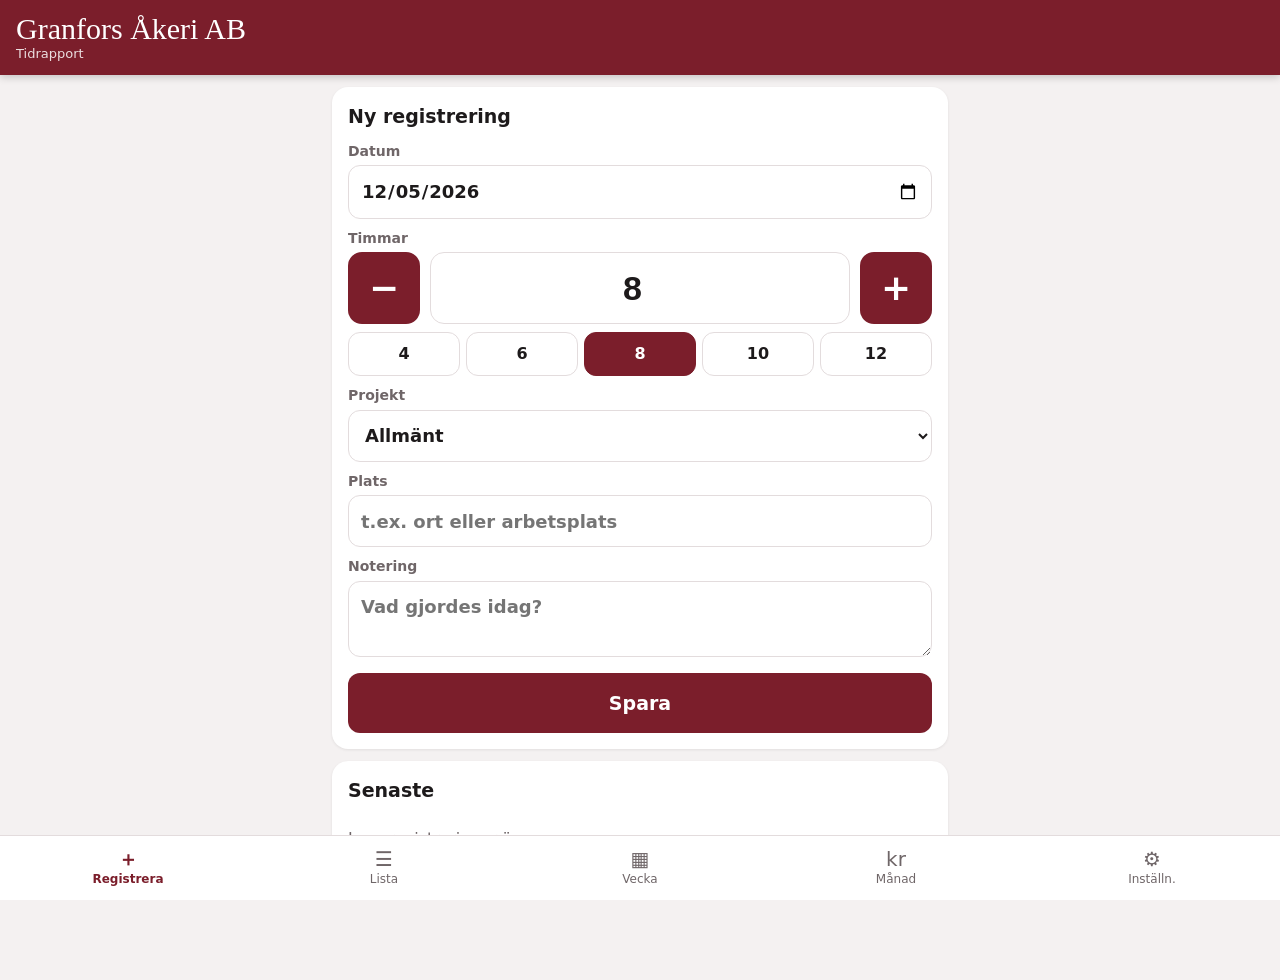
==== app/index.html @ c7874f77 "Tidrapport PWA v1.0.0: app" ====
<!doctype html>
<html lang="sv">
<head>
<meta charset="utf-8">
<meta name="viewport" content="width=device-width,initial-scale=1,viewport-fit=cover">
<meta name="theme-color" content="#7B1E2B">
<meta name="color-scheme" content="light dark">
<meta name="description" content="Enkel tidrapportering för småföretag – fungerar offline.">
<title>Tidrapport</title>
<link rel="manifest" href="manifest.json">
<link rel="icon" href="icons/icon-192.png">
<link rel="apple-touch-icon" href="icons/icon-192.png">
<link rel="stylesheet" href="style.css">
</head>
<body>
<div id="app">
  <header class="top">
    <div class="logo" id="logo">Granfors Åkeri AB</div>
    <div class="sub" id="topSub">Tidrapport</div>
  </header>

  <main>
    <!-- REGISTRERA -->
    <section id="view-reg" class="view active">
      <form id="regForm" class="card" autocomplete="off">
        <input type="hidden" id="editId">
        <h2 id="regTitle">Ny registrering</h2>
        <label>Datum
          <input type="date" id="fDate" required>
        </label>
        <div class="lbl">Timmar</div>
        <div class="hours">
          <button type="button" class="big" id="hMinus" aria-label="Minska timmar">−</button>
          <input type="number" id="fHours" inputmode="decimal" step="0.25" min="0" max="24" value="8" aria-label="Timmar">
          <button type="button" class="big" id="hPlus" aria-label="Öka timmar">+</button>
        </div>
        <div class="quick">
          <button type="button" data-h="4">4</button><button type="button" data-h="6">6</button><button type="button" data-h="8">8</button><button type="button" data-h="10">10</button><button type="button" data-h="12">12</button>
        </div>
        <label>Projekt
          <select id="fProject"></select>
        </label>
        <label>Plats
          <input type="text" id="fPlace" placeholder="t.ex. ort eller arbetsplats" list="placeList">
          <datalist id="placeList"></datalist>
        </label>
        <label>Notering
          <textarea id="fNote" rows="2" placeholder="Vad gjordes idag?"></textarea>
        </label>
        <button type="submit" class="primary" id="saveBtn">Spara</button>
        <button type="button" class="ghost hidden" id="cancelEdit">Avbryt redigering</button>
      </form>
      <div class="card">
        <h2>Senaste</h2>
        <ul class="entries" id="recentList"></ul>
      </div>
    </section>

    <!-- LISTA -->
    <section id="view-list" class="view">
      <div class="card">
        <h2>Alla registreringar</h2>
        <input type="search" id="listFilter" placeholder="Sök projekt, plats, notering…">
        <ul class="entries" id="allList"></ul>
      </div>
    </section>

    <!-- VECKA -->
    <section id="view-week" class="view">
      <div class="card">
        <div class="nav">
          <button class="big" id="wPrev" aria-label="Föregående vecka">‹</button>
          <div class="navlbl"><div id="wLabel"></div><div class="muted" id="wRange"></div></div>
          <button class="big" id="wNext" aria-label="Nästa vecka">›</button>
        </div>
        <input type="week" id="wPick" aria-label="Välj vecka">
        <div id="weekBody"></div>
        <button class="primary" id="printWeek">Veckorapport (skriv ut / PDF)</button>
      </div>
    </section>

    <!-- MÅNAD -->
    <section id="view-month" class="view">
      <div class="card">
        <div class="nav">
          <button class="big" id="mPrev" aria-label="Föregående månad">‹</button>
          <div class="navlbl"><div id="mLabel"></div></div>
          <button class="big" id="mNext" aria-label="Nästa månad">›</button>
        </div>
        <div id="monthBody"></div>
        <button class="primary" id="printMonth">Fakturaunderlag (skriv ut / PDF)</button>
      </div>
    </section>

    <!-- INSTÄLLNINGAR -->
    <section id="view-set" class="view">
      <form id="setForm" class="card">
        <h2>Inställningar</h2>
        <label>Företagsnamn <input type="text" id="sCompany"></label>
        <label>Ditt namn <input type="text" id="sName" placeholder="Visas på rapporten"></label>
        <label>Timpris (kr, valfritt) <input type="number" id="sRate" inputmode="decimal" min="0" step="1"></label>
        <label>Övertid över (h/dag) <input type="number" id="sOt" inputmode="decimal" min="0" max="24" step="0.5"></label>
        <div class="lbl">Projekt</div>
        <ul class="projects" id="projList"></ul>
        <div class="row">
          <input type="text" id="newProj" placeholder="Nytt projekt">
          <button type="button" id="addProj" class="secondary">Lägg till</button>
        </div>
        <label>Standardprojekt <select id="sDefault"></select></label>
        <button type="submit" class="primary">Spara inställningar</button>
      </form>
      <div class="card">
        <h2>Export och backup</h2>
        <button class="secondary" id="csvBtn">Exportera allt som CSV</button>
        <button class="secondary" id="backupBtn">Spara backup (JSON)</button>
        <label class="filebtn secondary">Återställ från backup
          <input type="file" id="restoreFile" accept="application/json,.json">
        </label>
        <p class="muted small">All data sparas bara i den här telefonens webbläsare. Ta backup ibland.</p>
      </div>
      <p class="muted small center" id="ver"></p>
    </section>
  </main>

  <nav class="tabs" id="tabs">
    <button data-v="reg" class="on"><span>＋</span>Registrera</button>
    <button data-v="list"><span>☰</span>Lista</button>
    <button data-v="week"><span>▦</span>Vecka</button>
    <button data-v="month"><span>kr</span>Månad</button>
    <button data-v="set"><span>⚙</span>Inställn.</button>
  </nav>
  <div id="toast" role="status" aria-live="polite"></div>
</div>

<!-- Utskriftsvy -->
<div id="print"></div>

<script src="app.js"></script>
</body>
</html>
---- app/style.css ----
@font-face{font-family:"Logo";src:url("fonts/Yellowtail-Regular.ttf") format("truetype");font-display:swap}
:root{--acc:#7B1E2B;--acc2:#9c2a3a;--bg:#f4f1f1;--card:#fff;--fg:#1d1a1b;--muted:#6f6668;--line:#e3dcdd;--in:#fff;--ok:#2e7d4f;--warn:#b5651d}
@media (prefers-color-scheme:dark){:root{--acc:#b23a4c;--acc2:#c9485b;--bg:#141112;--card:#1f1b1c;--fg:#f1ecec;--muted:#a89ea0;--line:#352e30;--in:#2a2526;--warn:#e0a060}}
*{box-sizing:border-box}
html,body{margin:0;background:var(--bg);color:var(--fg);font:16px/1.4 system-ui,-apple-system,"Segoe UI",Roboto,sans-serif;-webkit-tap-highlight-color:transparent}
.top{background:#7B1E2B;color:#fff;padding:calc(env(safe-area-inset-top) + 12px) 16px 12px;position:sticky;top:0;z-index:5;box-shadow:0 2px 8px rgba(0,0,0,.2)}
.logo{font-family:"Logo",cursive;font-size:30px;line-height:1.1}
.sub{font-size:13px;opacity:.85}
main{padding:12px 12px calc(90px + env(safe-area-inset-bottom));max-width:640px;margin:0 auto}
.view{display:none}.view.active{display:block}
.card{background:var(--card);border-radius:16px;padding:16px;margin-bottom:12px;box-shadow:0 1px 3px rgba(0,0,0,.08)}
h2{margin:0 0 12px;font-size:19px}
label,.lbl{display:block;font-size:14px;color:var(--muted);margin:10px 0 4px;font-weight:600}
label>input,label>select,label>textarea,input[type=search],input[type=week],.row input{display:block;width:100%;margin-top:4px;font:inherit;font-size:18px;color:var(--fg);background:var(--in);border:1.5px solid var(--line);border-radius:12px;padding:12px;min-height:52px}
textarea{resize:vertical}
input:focus,select:focus,textarea:focus{outline:none;border-color:var(--acc)}
button{font:inherit;cursor:pointer;border:0;border-radius:12px;min-height:52px;padding:0 16px;color:var(--fg);background:var(--in)}
.primary{display:block;width:100%;background:var(--acc);color:#fff;font-size:19px;font-weight:700;margin-top:16px;min-height:60px}
.primary:active{background:var(--acc2)}
.secondary{display:block;width:100%;background:transparent;border:1.5px solid var(--acc);color:var(--fg);font-weight:600;margin-top:10px;text-align:center}
.ghost{display:block;width:100%;background:transparent;color:var(--muted);margin-top:6px}
.hidden{display:none!important}
.hours{display:flex;gap:10px;align-items:center}
.hours input{flex:1;text-align:center;font-size:34px;font-weight:700;min-height:72px;border-radius:14px;border:1.5px solid var(--line);background:var(--in);color:var(--fg);width:0}
.big{min-width:72px;min-height:72px;font-size:36px;font-weight:700;background:var(--acc);color:#fff;border-radius:14px}
.quick{display:flex;gap:6px;margin-top:8px}.quick button{flex:1;min-height:44px;border:1.5px solid var(--line);background:transparent;font-weight:600}
.quick button.sel{background:var(--acc);color:#fff;border-color:var(--acc)}
.entries{list-style:none;margin:0;padding:0}
.entries li{display:flex;align-items:center;gap:10px;padding:12px 0;border-top:1px solid var(--line)}
.entries li:first-child{border-top:0}
.entries .h{font-size:22px;font-weight:800;min-width:56px;text-align:center;color:var(--acc)}
@media (prefers-color-scheme:dark){.entries .h{color:#e07b8a}}
.entries .info{flex:1;min-width:0}.entries .info b{display:block}
.entries .info small{display:block;color:var(--muted);white-space:nowrap;overflow:hidden;text-overflow:ellipsis}
.entries .act{display:flex;gap:6px}.entries .act button{min-width:48px;min-height:48px;padding:0;font-size:20px;background:transparent;border:1.5px solid var(--line)}
.empty{color:var(--muted);text-align:center;padding:16px 0}
.nav{display:flex;align-items:center;gap:10px}.navlbl{flex:1;text-align:center;font-weight:700;font-size:20px}.navlbl .muted{font-size:14px;font-weight:400}
.muted{color:var(--muted)}.small{font-size:13px}.center{text-align:center}
table{width:100%;border-collapse:collapse;margin-top:12px;font-size:15px}
th,td{padding:9px 6px;border-bottom:1px solid var(--line);text-align:left}
th{font-size:13px;color:var(--muted);font-weight:600}
td.n,th.n{text-align:right;font-variant-numeric:tabular-nums}
tr.tot td{font-weight:800;border-bottom:0;border-top:2px solid var(--fg)}
.ot{color:var(--warn);font-weight:700}
.kpis{display:grid;grid-template-columns:repeat(3,1fr);gap:8px;margin-top:12px}
.kpi{background:var(--in);border-radius:12px;padding:10px;text-align:center}.kpi b{display:block;font-size:22px}.kpi span{font-size:12px;color:var(--muted)}
.projects{list-style:none;padding:0;margin:0}.projects li{display:flex;align-items:center;justify-content:space-between;padding:6px 0;border-bottom:1px solid var(--line)}
.projects button{min-height:44px;min-width:44px;background:transparent;font-size:18px}
.row{display:flex;gap:8px;align-items:stretch;margin-top:8px}.row input{margin:0;flex:1}.row button{width:auto;margin:0}
.filebtn{position:relative;overflow:hidden;padding:14px;border-radius:12px;color:var(--fg)!important;font-size:16px!important}
.filebtn input{position:absolute;inset:0;opacity:0;cursor:pointer}
.tabs{position:fixed;left:0;right:0;bottom:0;display:flex;background:var(--card);border-top:1px solid var(--line);padding-bottom:env(safe-area-inset-bottom);z-index:6}
.tabs button{flex:1;background:transparent;border-radius:0;min-height:64px;padding:4px 0;font-size:12px;color:var(--muted);display:flex;flex-direction:column;align-items:center;justify-content:center;gap:2px}
.tabs button span{font-size:20px;line-height:1}
.tabs button.on{color:var(--acc);font-weight:700}
@media (prefers-color-scheme:dark){.tabs button.on{color:#e07b8a}}
#toast{position:fixed;left:50%;bottom:calc(80px + env(safe-area-inset-bottom));transform:translateX(-50%) translateY(20px);background:#222;color:#fff;padding:12px 20px;border-radius:24px;opacity:0;transition:.25s;pointer-events:none;z-index:9;font-weight:600}
#toast.show{opacity:1;transform:translateX(-50%) translateY(0)}
#print{display:none}

/* ---------- Utskrift ---------- */
@media print{
  @page{size:A4;margin:16mm}
  #app{display:none!important}
  #print{display:block!important;color:#000;background:#fff;font:11pt/1.4 system-ui,"Segoe UI",Roboto,sans-serif}
  html,body{background:#fff}
}
.rep-head{display:flex;justify-content:space-between;align-items:flex-end;border-bottom:3px solid #7B1E2B;padding-bottom:8px;margin-bottom:14px}
.rep-logo{font-family:"Logo",cursive;font-size:30pt;color:#7B1E2B;line-height:1}
.rep-meta{text-align:right;font-size:10pt;color:#444}
.rep h1{font-size:15pt;margin:0 0 4px}
.rep table{font-size:10pt;margin-top:8px}
.rep th{color:#555;border-bottom:1.5px solid #7B1E2B;-webkit-print-color-adjust:exact;print-color-adjust:exact}
.rep td,.rep th{border-color:#ccc}
.rep tr.tot td{border-top:2px solid #000}
.rep .ot{color:#a0521a}
.rep h3{font-size:11pt;margin:18px 0 0;color:#7B1E2B}
.rep-foot{margin-top:28px;display:flex;gap:40px;font-size:10pt}
.rep-foot div{flex:1;border-top:1px solid #000;padding-top:4px}
.rep-small{font-size:8.5pt;color:#777;margin-top:16px}
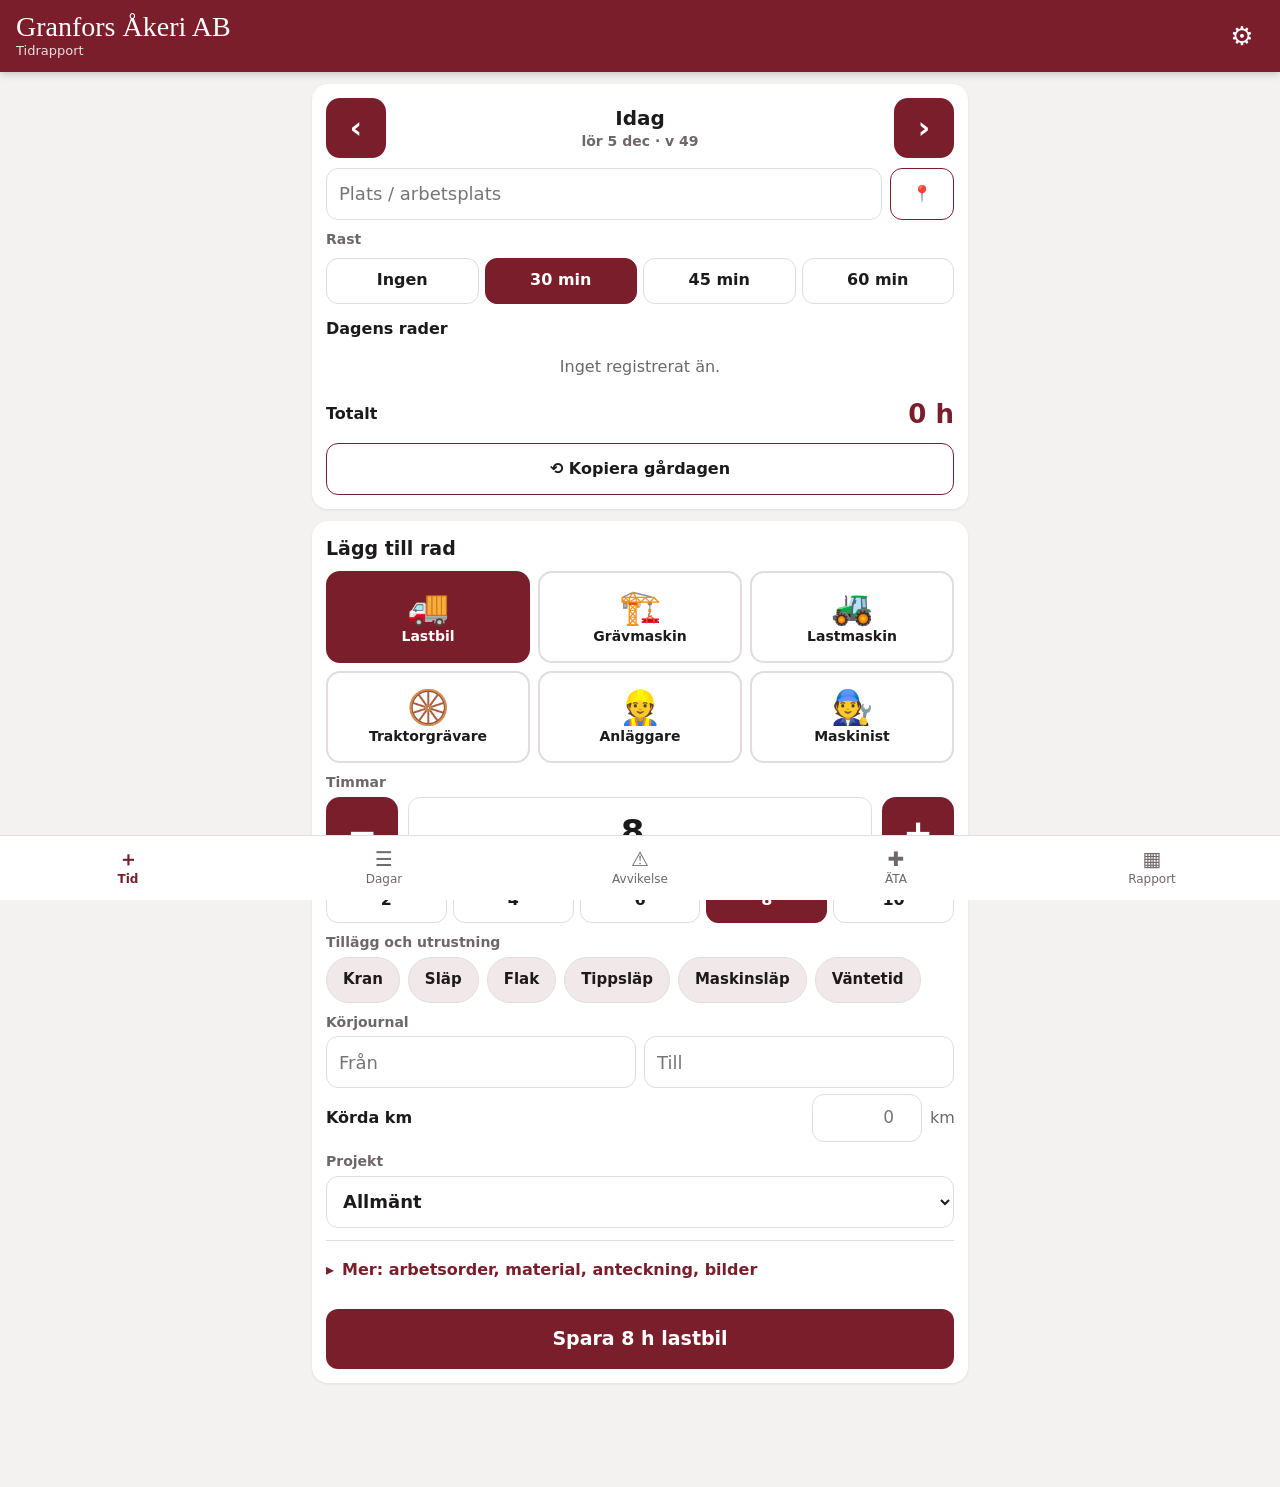
==== commit af3b19e2: "Tidrapport v2.0.0: resurser med tillägg, bilder, avvikelser, ÄTA, körjournal, material, signatur, ny" ====
--- a/app/index.html
+++ b/app/index.html
@@ -5,7 +5,7 @@
 <meta name="viewport" content="width=device-width,initial-scale=1,viewport-fit=cover">
 <meta name="theme-color" content="#7B1E2B">
 <meta name="color-scheme" content="light dark">
-<meta name="description" content="Enkel tidrapportering för småföretag – fungerar offline.">
+<meta name="description" content="Tidrapport för maskin, åkeri och anläggning – fungerar offline.">
 <title>Tidrapport</title>
 <link rel="manifest" href="manifest.json">
 <link rel="icon" href="icons/icon-192.png">
@@ -15,126 +15,41 @@
 <body>
 <div id="app">
   <header class="top">
-    <div class="logo" id="logo">Granfors Åkeri AB</div>
-    <div class="sub" id="topSub">Tidrapport</div>
+    <div class="topl"><div class="logo" id="logo">Tidrapport</div><div class="sub" id="topSub">Tidrapport</div></div>
+    <button class="gear" id="gearBtn" aria-label="Inställningar">⚙</button>
   </header>
-
   <main>
-    <!-- REGISTRERA -->
-    <section id="view-reg" class="view active">
-      <form id="regForm" class="card" autocomplete="off">
-        <input type="hidden" id="editId">
-        <h2 id="regTitle">Ny registrering</h2>
-        <label>Datum
-          <input type="date" id="fDate" required>
-        </label>
-        <div class="lbl">Timmar</div>
-        <div class="hours">
-          <button type="button" class="big" id="hMinus" aria-label="Minska timmar">−</button>
-          <input type="number" id="fHours" inputmode="decimal" step="0.25" min="0" max="24" value="8" aria-label="Timmar">
-          <button type="button" class="big" id="hPlus" aria-label="Öka timmar">+</button>
-        </div>
-        <div class="quick">
-          <button type="button" data-h="4">4</button><button type="button" data-h="6">6</button><button type="button" data-h="8">8</button><button type="button" data-h="10">10</button><button type="button" data-h="12">12</button>
-        </div>
-        <label>Projekt
-          <select id="fProject"></select>
-        </label>
-        <label>Plats
-          <input type="text" id="fPlace" placeholder="t.ex. ort eller arbetsplats" list="placeList">
-          <datalist id="placeList"></datalist>
-        </label>
-        <label>Notering
-          <textarea id="fNote" rows="2" placeholder="Vad gjordes idag?"></textarea>
-        </label>
-        <button type="submit" class="primary" id="saveBtn">Spara</button>
-        <button type="button" class="ghost hidden" id="cancelEdit">Avbryt redigering</button>
-      </form>
-      <div class="card">
-        <h2>Senaste</h2>
-        <ul class="entries" id="recentList"></ul>
-      </div>
-    </section>
-
-    <!-- LISTA -->
-    <section id="view-list" class="view">
-      <div class="card">
-        <h2>Alla registreringar</h2>
-        <input type="search" id="listFilter" placeholder="Sök projekt, plats, notering…">
-        <ul class="entries" id="allList"></ul>
-      </div>
-    </section>
-
-    <!-- VECKA -->
-    <section id="view-week" class="view">
-      <div class="card">
-        <div class="nav">
-          <button class="big" id="wPrev" aria-label="Föregående vecka">‹</button>
-          <div class="navlbl"><div id="wLabel"></div><div class="muted" id="wRange"></div></div>
-          <button class="big" id="wNext" aria-label="Nästa vecka">›</button>
-        </div>
-        <input type="week" id="wPick" aria-label="Välj vecka">
-        <div id="weekBody"></div>
-        <button class="primary" id="printWeek">Veckorapport (skriv ut / PDF)</button>
-      </div>
-    </section>
-
-    <!-- MÅNAD -->
-    <section id="view-month" class="view">
-      <div class="card">
-        <div class="nav">
-          <button class="big" id="mPrev" aria-label="Föregående månad">‹</button>
-          <div class="navlbl"><div id="mLabel"></div></div>
-          <button class="big" id="mNext" aria-label="Nästa månad">›</button>
-        </div>
-        <div id="monthBody"></div>
-        <button class="primary" id="printMonth">Fakturaunderlag (skriv ut / PDF)</button>
-      </div>
-    </section>
-
-    <!-- INSTÄLLNINGAR -->
-    <section id="view-set" class="view">
-      <form id="setForm" class="card">
-        <h2>Inställningar</h2>
-        <label>Företagsnamn <input type="text" id="sCompany"></label>
-        <label>Ditt namn <input type="text" id="sName" placeholder="Visas på rapporten"></label>
-        <label>Timpris (kr, valfritt) <input type="number" id="sRate" inputmode="decimal" min="0" step="1"></label>
-        <label>Övertid över (h/dag) <input type="number" id="sOt" inputmode="decimal" min="0" max="24" step="0.5"></label>
-        <div class="lbl">Projekt</div>
-        <ul class="projects" id="projList"></ul>
-        <div class="row">
-          <input type="text" id="newProj" placeholder="Nytt projekt">
-          <button type="button" id="addProj" class="secondary">Lägg till</button>
-        </div>
-        <label>Standardprojekt <select id="sDefault"></select></label>
-        <button type="submit" class="primary">Spara inställningar</button>
-      </form>
-      <div class="card">
-        <h2>Export och backup</h2>
-        <button class="secondary" id="csvBtn">Exportera allt som CSV</button>
-        <button class="secondary" id="backupBtn">Spara backup (JSON)</button>
-        <label class="filebtn secondary">Återställ från backup
-          <input type="file" id="restoreFile" accept="application/json,.json">
-        </label>
-        <p class="muted small">All data sparas bara i den här telefonens webbläsare. Ta backup ibland.</p>
-      </div>
-      <p class="muted small center" id="ver"></p>
-    </section>
+    <section id="view-reg" class="view active"></section>
+    <section id="view-days" class="view"></section>
+    <section id="view-dev" class="view"></section>
+    <section id="view-ata" class="view"></section>
+    <section id="view-rep" class="view"></section>
+    <section id="view-set" class="view"></section>
   </main>
-
   <nav class="tabs" id="tabs">
-    <button data-v="reg" class="on"><span>＋</span>Registrera</button>
-    <button data-v="list"><span>☰</span>Lista</button>
-    <button data-v="week"><span>▦</span>Vecka</button>
-    <button data-v="month"><span>kr</span>Månad</button>
-    <button data-v="set"><span>⚙</span>Inställn.</button>
+    <button data-v="reg" class="on"><span>＋</span>Tid</button>
+    <button data-v="days"><span>☰</span>Dagar</button>
+    <button data-v="dev"><span>⚠</span>Avvikelse</button>
+    <button data-v="ata"><span>✚</span>ÄTA</button>
+    <button data-v="rep"><span>▦</span>Rapport</button>
   </nav>
   <div id="toast" role="status" aria-live="polite"></div>
 </div>
-
-<!-- Utskriftsvy -->
+<div id="lightbox" class="hidden" role="dialog" aria-label="Bild">
+  <img id="lbImg" alt="">
+  <div class="lbbar"><button id="lbDel" class="danger">Radera bild</button><button id="lbClose" class="primary">Stäng</button></div>
+</div>
+<div id="sigModal" class="hidden" role="dialog" aria-label="Signatur">
+  <div class="sigbox">
+    <h2>Signera dagen</h2>
+    <p class="muted small" id="sigDate"></p>
+    <canvas id="sigCanvas" width="800" height="300"></canvas>
+    <input type="text" id="sigName" placeholder="Namnförtydligande">
+    <div class="row"><button id="sigClear" class="secondary">Rensa</button><button id="sigCancel" class="secondary">Avbryt</button></div>
+    <button id="sigSave" class="primary">Spara signatur</button>
+  </div>
+</div>
 <div id="print"></div>
-
 <script src="app.js"></script>
 </body>
 </html>
--- a/app/style.css
+++ b/app/style.css
@@ -1,80 +1,140 @@
 @font-face{font-family:"Logo";src:url("fonts/Yellowtail-Regular.ttf") format("truetype");font-display:swap}
-:root{--acc:#7B1E2B;--acc2:#9c2a3a;--bg:#f4f1f1;--card:#fff;--fg:#1d1a1b;--muted:#6f6668;--line:#e3dcdd;--in:#fff;--ok:#2e7d4f;--warn:#b5651d}
-@media (prefers-color-scheme:dark){:root{--acc:#b23a4c;--acc2:#c9485b;--bg:#141112;--card:#1f1b1c;--fg:#f1ecec;--muted:#a89ea0;--line:#352e30;--in:#2a2526;--warn:#e0a060}}
+:root{--acc:#7B1E2B;--acc2:#9c2a3a;--acct:#7B1E2B;--bg:#f4f1f1;--card:#fff;--fg:#1d1a1b;--muted:#6f6668;--line:#e3dcdd;--in:#fff;--chip:#f1e8e9;--ok:#2e7d4f;--warn:#b5651d;--bad:#b3261e}
+@media (prefers-color-scheme:dark){:root{--acc:#b23a4c;--acc2:#c9485b;--acct:#e07b8a;--bg:#141112;--card:#1f1b1c;--fg:#f1ecec;--muted:#a89ea0;--line:#352e30;--in:#2a2526;--chip:#33292b;--ok:#6cc58f;--warn:#e0a060;--bad:#f28b82}}
 *{box-sizing:border-box}
-html,body{margin:0;background:var(--bg);color:var(--fg);font:16px/1.4 system-ui,-apple-system,"Segoe UI",Roboto,sans-serif;-webkit-tap-highlight-color:transparent}
-.top{background:#7B1E2B;color:#fff;padding:calc(env(safe-area-inset-top) + 12px) 16px 12px;position:sticky;top:0;z-index:5;box-shadow:0 2px 8px rgba(0,0,0,.2)}
-.logo{font-family:"Logo",cursive;font-size:30px;line-height:1.1}
+html,body{overflow-x:hidden;margin:0;background:var(--bg);color:var(--fg);font:16px/1.4 system-ui,-apple-system,"Segoe UI",Roboto,sans-serif;-webkit-tap-highlight-color:transparent}
+.top{background:#7B1E2B;color:#fff;padding:calc(env(safe-area-inset-top) + 10px) 12px 10px 16px;position:sticky;top:0;z-index:5;box-shadow:0 2px 8px rgba(0,0,0,.2);display:flex;align-items:center}
+.topl{flex:1;min-width:0}
+.logo{font-family:"Logo",cursive;font-size:28px;line-height:1.1;white-space:nowrap;overflow:hidden;text-overflow:ellipsis}
 .sub{font-size:13px;opacity:.85}
-main{padding:12px 12px calc(90px + env(safe-area-inset-bottom));max-width:640px;margin:0 auto}
+.gear{background:transparent;color:#fff;font-size:26px;min-width:52px}
+main{padding:12px 12px calc(92px + env(safe-area-inset-bottom));max-width:680px;margin:0 auto}
 .view{display:none}.view.active{display:block}
-.card{background:var(--card);border-radius:16px;padding:16px;margin-bottom:12px;box-shadow:0 1px 3px rgba(0,0,0,.08)}
-h2{margin:0 0 12px;font-size:19px}
+.card{background:var(--card);border-radius:16px;padding:14px;margin-bottom:12px;box-shadow:0 1px 3px rgba(0,0,0,.08)}
+h2{margin:0 0 10px;font-size:19px}h3{margin:14px 0 6px;font-size:16px}
 label,.lbl{display:block;font-size:14px;color:var(--muted);margin:10px 0 4px;font-weight:600}
-label>input,label>select,label>textarea,input[type=search],input[type=week],.row input{display:block;width:100%;margin-top:4px;font:inherit;font-size:18px;color:var(--fg);background:var(--in);border:1.5px solid var(--line);border-radius:12px;padding:12px;min-height:52px}
-textarea{resize:vertical}
+input[type=text],input[type=number],input[type=date],input[type=search],input[type=week],input[type=month],select,textarea{display:block;width:100%;font:inherit;font-size:18px;color:var(--fg);background:var(--in);border:1.5px solid var(--line);border-radius:12px;padding:11px 12px;min-height:52px}
+label>input,label>select,label>textarea{margin-top:4px}
+textarea{resize:vertical;min-height:70px}
 input:focus,select:focus,textarea:focus{outline:none;border-color:var(--acc)}
-button{font:inherit;cursor:pointer;border:0;border-radius:12px;min-height:52px;padding:0 16px;color:var(--fg);background:var(--in)}
-.primary{display:block;width:100%;background:var(--acc);color:#fff;font-size:19px;font-weight:700;margin-top:16px;min-height:60px}
+button{font:inherit;cursor:pointer;border:0;border-radius:12px;min-height:52px;padding:0 14px;color:var(--fg);background:var(--in)}
+.primary{display:block;width:100%;background:var(--acc);color:#fff;font-size:19px;font-weight:700;margin-top:14px;min-height:60px}
 .primary:active{background:var(--acc2)}
 .secondary{display:block;width:100%;background:transparent;border:1.5px solid var(--acc);color:var(--fg);font-weight:600;margin-top:10px;text-align:center}
+.danger{background:var(--bad);color:#fff;font-weight:700}
 .ghost{display:block;width:100%;background:transparent;color:var(--muted);margin-top:6px}
 .hidden{display:none!important}
+.row{display:flex;gap:8px;align-items:stretch}.row>*{flex:1;margin-top:10px}.row>button{margin-top:10px}
+.grid2{display:grid;grid-template-columns:1fr 1fr;gap:8px}
+.muted{color:var(--muted)}.small{font-size:13px}.center{text-align:center}
+/* datum */
+.datebar{display:flex;align-items:center;gap:8px}
+.datebar .big{min-width:60px;min-height:60px;font-size:30px}
+.datebar .dl{flex:1;text-align:center}
+.datebar .dl b{display:block;font-size:20px}
+.datebar input{position:absolute;opacity:0;pointer-events:none;width:1px;height:1px}
+.daytot{display:flex;justify-content:space-between;align-items:center;margin-top:8px;font-weight:700}
+.daytot .num{font-size:26px;color:var(--acct)}
+/* kategorier */
+.cats{display:grid;grid-template-columns:repeat(3,1fr);gap:8px}
+.cat{display:flex;flex-direction:column;align-items:center;justify-content:center;gap:4px;min-height:92px;border:2px solid var(--line);background:var(--in);border-radius:14px;padding:6px 4px;font-size:14px;font-weight:600;line-height:1.15;text-align:center}
+.cat i{font-style:normal;font-size:34px;line-height:1}
+.cat.sel{border-color:var(--acc);background:var(--acc);color:#fff}
+/* timmar */
 .hours{display:flex;gap:10px;align-items:center}
-.hours input{flex:1;text-align:center;font-size:34px;font-weight:700;min-height:72px;border-radius:14px;border:1.5px solid var(--line);background:var(--in);color:var(--fg);width:0}
-.big{min-width:72px;min-height:72px;font-size:36px;font-weight:700;background:var(--acc);color:#fff;border-radius:14px}
-.quick{display:flex;gap:6px;margin-top:8px}.quick button{flex:1;min-height:44px;border:1.5px solid var(--line);background:transparent;font-weight:600}
+.hours input{flex:1;text-align:center;font-size:34px;font-weight:700;min-height:72px;width:0;padding:0}
+.big{min-width:72px;min-height:72px;font-size:36px;font-weight:700;background:var(--acc);color:#fff;border-radius:14px;padding:0}
+.quick{display:flex;gap:6px;margin-top:8px;flex-wrap:wrap}.quick button{flex:1;min-height:46px;border:1.5px solid var(--line);background:transparent;font-weight:600;padding:0 6px}
 .quick button.sel{background:var(--acc);color:#fff;border-color:var(--acc)}
-.entries{list-style:none;margin:0;padding:0}
-.entries li{display:flex;align-items:center;gap:10px;padding:12px 0;border-top:1px solid var(--line)}
-.entries li:first-child{border-top:0}
-.entries .h{font-size:22px;font-weight:800;min-width:56px;text-align:center;color:var(--acc)}
-@media (prefers-color-scheme:dark){.entries .h{color:#e07b8a}}
-.entries .info{flex:1;min-width:0}.entries .info b{display:block}
-.entries .info small{display:block;color:var(--muted);white-space:nowrap;overflow:hidden;text-overflow:ellipsis}
-.entries .act{display:flex;gap:6px}.entries .act button{min-width:48px;min-height:48px;padding:0;font-size:20px;background:transparent;border:1.5px solid var(--line)}
-.empty{color:var(--muted);text-align:center;padding:16px 0}
-.nav{display:flex;align-items:center;gap:10px}.navlbl{flex:1;text-align:center;font-weight:700;font-size:20px}.navlbl .muted{font-size:14px;font-weight:400}
-.muted{color:var(--muted)}.small{font-size:13px}.center{text-align:center}
-table{width:100%;border-collapse:collapse;margin-top:12px;font-size:15px}
-th,td{padding:9px 6px;border-bottom:1px solid var(--line);text-align:left}
+/* chips */
+.chips{display:flex;flex-wrap:wrap;gap:8px}
+.chip{min-height:46px;border-radius:23px;border:1.5px solid var(--line);background:var(--chip);padding:0 16px;font-weight:600;font-size:15px}
+.chip.sel{background:var(--acc);border-color:var(--acc);color:#fff}
+.chip.sel::before{content:"✓ "}
+.qtys{margin-top:6px}
+.qty{display:flex;align-items:center;gap:8px;margin-top:6px}
+.qty span{flex:1;font-weight:600}
+.qty input{width:110px;flex:none;text-align:right;min-height:46px;font-size:17px}
+.qty em{font-style:normal;color:var(--muted);width:24px}
+details{margin-top:12px;border-top:1px solid var(--line);padding-top:6px}
+summary{min-height:48px;display:flex;align-items:center;font-weight:700;cursor:pointer;color:var(--acct);list-style:none}
+summary::before{content:"▸";margin-right:8px;transition:.2s}
+details[open] summary::before{transform:rotate(90deg)}
+/* rader */
+.list{list-style:none;margin:0;padding:0}
+.list li{display:flex;align-items:center;gap:10px;padding:10px 0;border-top:1px solid var(--line)}
+.list li:first-child{border-top:0}
+.list .ic{font-size:28px;width:40px;text-align:center}
+.list .h{font-size:20px;font-weight:800;min-width:48px;text-align:right;color:var(--acct)}
+.list .info{flex:1;min-width:0}.list .info b{display:block}
+.list .info small{display:block;color:var(--muted);overflow:hidden;text-overflow:ellipsis}
+.list .act{display:flex;gap:6px}.list .act button{min-width:46px;min-height:46px;padding:0;font-size:19px;background:transparent;border:1.5px solid var(--line)}
+.empty{color:var(--muted);text-align:center;padding:14px 0;display:block!important}
+.badge{display:inline-block;padding:2px 8px;border-radius:10px;font-size:12px;font-weight:700;background:var(--chip)}
+.badge.open,.badge.beordrad{background:#f6d7a7;color:#6b3d00}.badge.fixed,.badge.godkand{background:#c9ecd6;color:#14532d}.badge.utford{background:#d7e3fb;color:#1e3a7a}.badge.fakturerad{background:#e2d6f3;color:#4b2a7a}
+/* bilder */
+.photos{display:flex;flex-wrap:wrap;gap:8px;margin-top:8px}
+.photos img{width:76px;height:76px;object-fit:cover;border-radius:10px;border:1px solid var(--line);cursor:zoom-in}
+.photobtns{display:flex;gap:8px}
+.photobtns label{flex:1;margin:0;display:flex;align-items:center;justify-content:center;min-height:52px;border:1.5px dashed var(--acc);border-radius:12px;color:var(--fg);font-size:16px;position:relative;overflow:hidden}
+.photobtns input{position:absolute;inset:0;opacity:0}
+#lightbox{position:fixed;inset:0;background:rgba(0,0,0,.92);z-index:20;display:flex;flex-direction:column}
+#lightbox img{flex:1;min-height:0;object-fit:contain;width:100%}
+.lbbar{display:flex;gap:10px;padding:12px calc(12px) calc(12px + env(safe-area-inset-bottom))}.lbbar button{flex:1;margin:0}
+#sigModal{position:fixed;inset:0;background:rgba(0,0,0,.6);z-index:20;display:flex;align-items:center;justify-content:center;padding:12px}
+.sigbox{background:var(--card);border-radius:16px;padding:16px;width:100%;max-width:520px}
+#sigCanvas{width:100%;height:auto;aspect-ratio:8/3;background:#fff;border-radius:12px;border:1.5px solid var(--line);touch-action:none;display:block;margin-bottom:8px}
+.sigimg{max-width:200px;max-height:70px;background:#fff;border-radius:6px;display:block;margin-top:6px}
+/* rapport */
+.seg{display:flex;background:var(--in);border-radius:12px;padding:4px;gap:4px}.seg button{flex:1;min-width:0;min-height:46px;padding:0 4px;background:transparent;font-weight:700;font-size:15px}.seg button.on{background:var(--acc);color:#fff}
+.nav{display:flex;align-items:center;gap:10px;margin-top:10px}.navlbl{flex:1;text-align:center;font-weight:700;font-size:19px}.navlbl .muted{font-size:14px;font-weight:400}
+table{width:100%;border-collapse:collapse;margin-top:8px;font-size:15px}
+th,td{padding:8px 5px;border-bottom:1px solid var(--line);text-align:left;vertical-align:top}
 th{font-size:13px;color:var(--muted);font-weight:600}
-td.n,th.n{text-align:right;font-variant-numeric:tabular-nums}
+td.n,th.n{text-align:right;font-variant-numeric:tabular-nums;white-space:nowrap}
 tr.tot td{font-weight:800;border-bottom:0;border-top:2px solid var(--fg)}
 .ot{color:var(--warn);font-weight:700}
 .kpis{display:grid;grid-template-columns:repeat(3,1fr);gap:8px;margin-top:12px}
-.kpi{background:var(--in);border-radius:12px;padding:10px;text-align:center}.kpi b{display:block;font-size:22px}.kpi span{font-size:12px;color:var(--muted)}
-.projects{list-style:none;padding:0;margin:0}.projects li{display:flex;align-items:center;justify-content:space-between;padding:6px 0;border-bottom:1px solid var(--line)}
-.projects button{min-height:44px;min-width:44px;background:transparent;font-size:18px}
-.row{display:flex;gap:8px;align-items:stretch;margin-top:8px}.row input{margin:0;flex:1}.row button{width:auto;margin:0}
-.filebtn{position:relative;overflow:hidden;padding:14px;border-radius:12px;color:var(--fg)!important;font-size:16px!important}
-.filebtn input{position:absolute;inset:0;opacity:0;cursor:pointer}
+.kpi{background:var(--in);border-radius:12px;padding:10px 4px;text-align:center}.kpi b{display:block;font-size:21px}.kpi span{font-size:12px;color:var(--muted)}
+/* inställningar */
+.catedit{border:1.5px solid var(--line);border-radius:14px;padding:10px;margin-top:10px}
+.catedit .hd{display:flex;gap:8px;align-items:center}
+.catedit .hd input.icon{width:64px;flex:none;text-align:center;font-size:24px;padding:0}
+.addrow{display:grid;grid-template-columns:1fr 74px 86px 46px;gap:6px;margin-top:6px}
+.addrow input,.addrow select{min-height:46px;font-size:15px;padding:6px 8px}
+.addrow button{min-height:46px;padding:0;background:transparent;border:1.5px solid var(--line)}
+.filebtn{position:relative;overflow:hidden;padding:14px;color:var(--fg)!important;font-size:16px!important}
+.filebtn input{position:absolute;inset:0;opacity:0}
 .tabs{position:fixed;left:0;right:0;bottom:0;display:flex;background:var(--card);border-top:1px solid var(--line);padding-bottom:env(safe-area-inset-bottom);z-index:6}
 .tabs button{flex:1;background:transparent;border-radius:0;min-height:64px;padding:4px 0;font-size:12px;color:var(--muted);display:flex;flex-direction:column;align-items:center;justify-content:center;gap:2px}
 .tabs button span{font-size:20px;line-height:1}
-.tabs button.on{color:var(--acc);font-weight:700}
-@media (prefers-color-scheme:dark){.tabs button.on{color:#e07b8a}}
-#toast{position:fixed;left:50%;bottom:calc(80px + env(safe-area-inset-bottom));transform:translateX(-50%) translateY(20px);background:#222;color:#fff;padding:12px 20px;border-radius:24px;opacity:0;transition:.25s;pointer-events:none;z-index:9;font-weight:600}
+.tabs button.on{color:var(--acct);font-weight:700}
+#toast{position:fixed;left:50%;bottom:calc(80px + env(safe-area-inset-bottom));transform:translateX(-50%) translateY(20px);background:#222;color:#fff;padding:12px 20px;border-radius:24px;opacity:0;transition:.25s;pointer-events:none;z-index:30;font-weight:600;white-space:nowrap}
 #toast.show{opacity:1;transform:translateX(-50%) translateY(0)}
 #print{display:none}
-
-/* ---------- Utskrift ---------- */
 @media print{
-  @page{size:A4;margin:16mm}
-  #app{display:none!important}
-  #print{display:block!important;color:#000;background:#fff;font:11pt/1.4 system-ui,"Segoe UI",Roboto,sans-serif}
+  @page{size:A4;margin:14mm}
+  #app,#lightbox,#sigModal{display:none!important}
+  #print{display:block!important;color:#000;background:#fff;font:10pt/1.35 system-ui,"Segoe UI",Roboto,sans-serif}
   html,body{background:#fff}
+  .rep h2,.rep h3{break-after:avoid}
+  .rep tr,.rep .item{break-inside:avoid}
 }
-.rep-head{display:flex;justify-content:space-between;align-items:flex-end;border-bottom:3px solid #7B1E2B;padding-bottom:8px;margin-bottom:14px}
-.rep-logo{font-family:"Logo",cursive;font-size:30pt;color:#7B1E2B;line-height:1}
-.rep-meta{text-align:right;font-size:10pt;color:#444}
-.rep h1{font-size:15pt;margin:0 0 4px}
-.rep table{font-size:10pt;margin-top:8px}
-.rep th{color:#555;border-bottom:1.5px solid #7B1E2B;-webkit-print-color-adjust:exact;print-color-adjust:exact}
-.rep td,.rep th{border-color:#ccc}
+.rep{color:#000}
+.rep-head{display:flex;justify-content:space-between;align-items:flex-end;border-bottom:3px solid #7B1E2B;padding-bottom:8px;margin-bottom:12px}
+.rep-logo{font-family:"Logo",cursive;font-size:28pt;color:#7B1E2B;line-height:1}
+.rep-meta{text-align:right;font-size:9pt;color:#444}
+.rep h1{font-size:15pt;margin:0 0 2px}
+.rep h2{font-size:12pt;margin:16px 0 4px;color:#7B1E2B;border-bottom:1px solid #7B1E2B;padding-bottom:2px}
+.rep table{font-size:9pt;margin-top:4px}
+.rep th{color:#555;border-bottom:1.5px solid #7B1E2B}
+.rep td,.rep th{border-color:#ccc;padding:4px 4px}
 .rep tr.tot td{border-top:2px solid #000}
 .rep .ot{color:#a0521a}
-.rep h3{font-size:11pt;margin:18px 0 0;color:#7B1E2B}
-.rep-foot{margin-top:28px;display:flex;gap:40px;font-size:10pt}
+.rep .item{border:1px solid #ccc;border-radius:6px;padding:6px 8px;margin-top:6px}
+.rep .thumbs{display:flex;flex-wrap:wrap;gap:4px;margin-top:4px}
+.rep .thumbs img{width:90px;height:68px;object-fit:cover;border:1px solid #ccc}
+.rep .sigs{display:flex;flex-wrap:wrap;gap:10px}.rep .sigs div{font-size:8.5pt}.rep .sigs img{height:40px;display:block}
+.rep-foot{margin-top:24px;display:flex;gap:40px;font-size:9.5pt}
 .rep-foot div{flex:1;border-top:1px solid #000;padding-top:4px}
-.rep-small{font-size:8.5pt;color:#777;margin-top:16px}
+.rep-small{font-size:8pt;color:#777;margin-top:12px}
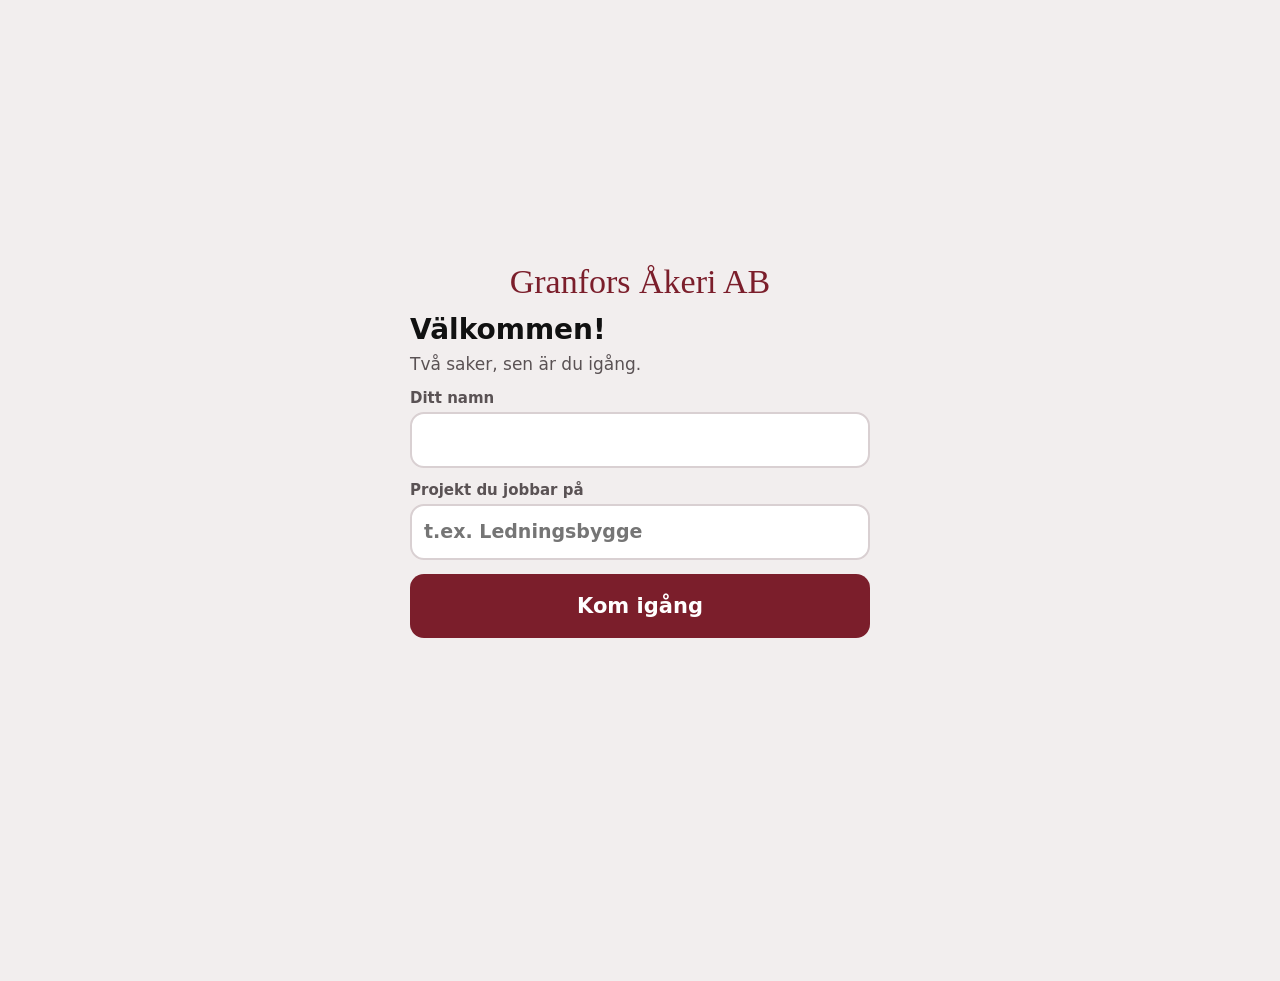
==== commit a191627c: "Tidrapport v3.0.0: radikalt förenklad – en huvudskärm, Samma som igår, bottenark, 3 flikar" ====
--- a/app/index.html
+++ b/app/index.html
@@ -5,7 +5,7 @@
 <meta name="viewport" content="width=device-width,initial-scale=1,viewport-fit=cover">
 <meta name="theme-color" content="#7B1E2B">
 <meta name="color-scheme" content="light dark">
-<meta name="description" content="Tidrapport för maskin, åkeri och anläggning – fungerar offline.">
+<meta name="description" content="Enkel tidrapport för maskin, åkeri och anläggning – fungerar offline.">
 <title>Tidrapport</title>
 <link rel="manifest" href="manifest.json">
 <link rel="icon" href="icons/icon-192.png">
@@ -14,40 +14,24 @@
 </head>
 <body>
 <div id="app">
-  <header class="top">
-    <div class="topl"><div class="logo" id="logo">Tidrapport</div><div class="sub" id="topSub">Tidrapport</div></div>
-    <button class="gear" id="gearBtn" aria-label="Inställningar">⚙</button>
-  </header>
+  <header class="top"><div class="logo" id="logo">Tidrapport</div><div class="sub" id="topSub"></div></header>
   <main>
-    <section id="view-reg" class="view active"></section>
-    <section id="view-days" class="view"></section>
-    <section id="view-dev" class="view"></section>
-    <section id="view-ata" class="view"></section>
-    <section id="view-rep" class="view"></section>
+    <section id="view-today" class="view active"></section>
+    <section id="view-week" class="view"></section>
     <section id="view-set" class="view"></section>
   </main>
   <nav class="tabs" id="tabs">
-    <button data-v="reg" class="on"><span>＋</span>Tid</button>
-    <button data-v="days"><span>☰</span>Dagar</button>
-    <button data-v="dev"><span>⚠</span>Avvikelse</button>
-    <button data-v="ata"><span>✚</span>ÄTA</button>
-    <button data-v="rep"><span>▦</span>Rapport</button>
+    <button data-v="today" class="on"><span>●</span>Idag</button>
+    <button data-v="week"><span>▦</span>Vecka</button>
+    <button data-v="set"><span>⚙</span>Inställningar</button>
   </nav>
   <div id="toast" role="status" aria-live="polite"></div>
 </div>
+<div id="sheet" class="hidden" role="dialog" aria-modal="true"><div id="sheetBg"></div><div id="sheetBody"></div></div>
+<div id="setup" class="hidden" role="dialog" aria-label="Välkommen"></div>
 <div id="lightbox" class="hidden" role="dialog" aria-label="Bild">
   <img id="lbImg" alt="">
   <div class="lbbar"><button id="lbDel" class="danger">Radera bild</button><button id="lbClose" class="primary">Stäng</button></div>
-</div>
-<div id="sigModal" class="hidden" role="dialog" aria-label="Signatur">
-  <div class="sigbox">
-    <h2>Signera dagen</h2>
-    <p class="muted small" id="sigDate"></p>
-    <canvas id="sigCanvas" width="800" height="300"></canvas>
-    <input type="text" id="sigName" placeholder="Namnförtydligande">
-    <div class="row"><button id="sigClear" class="secondary">Rensa</button><button id="sigCancel" class="secondary">Avbryt</button></div>
-    <button id="sigSave" class="primary">Spara signatur</button>
-  </div>
 </div>
 <div id="print"></div>
 <script src="app.js"></script>
--- a/app/style.css
+++ b/app/style.css
@@ -1,101 +1,131 @@
 @font-face{font-family:"Logo";src:url("fonts/Yellowtail-Regular.ttf") format("truetype");font-display:swap}
-:root{--acc:#7B1E2B;--acc2:#9c2a3a;--acct:#7B1E2B;--bg:#f4f1f1;--card:#fff;--fg:#1d1a1b;--muted:#6f6668;--line:#e3dcdd;--in:#fff;--chip:#f1e8e9;--ok:#2e7d4f;--warn:#b5651d;--bad:#b3261e}
-@media (prefers-color-scheme:dark){:root{--acc:#b23a4c;--acc2:#c9485b;--acct:#e07b8a;--bg:#141112;--card:#1f1b1c;--fg:#f1ecec;--muted:#a89ea0;--line:#352e30;--in:#2a2526;--chip:#33292b;--ok:#6cc58f;--warn:#e0a060;--bad:#f28b82}}
+:root{--acc:#7B1E2B;--acc2:#9c2a3a;--acct:#7B1E2B;--bg:#f2eeee;--card:#fff;--fg:#111;--muted:#5a5254;--line:#d9d0d2;--in:#fff;--chip:#efe5e6;--ok:#1f7a45;--warn:#a85a12;--bad:#b3261e}
+@media (prefers-color-scheme:dark){:root{--acc:#b23a4c;--acc2:#c9485b;--acct:#f09aa7;--bg:#0f0d0e;--card:#1d191a;--fg:#fff;--muted:#bdb3b5;--line:#3d3537;--in:#272223;--chip:#33292b;--ok:#7fd8a0;--warn:#f0b070;--bad:#f28b82}}
 *{box-sizing:border-box}
-html,body{overflow-x:hidden;margin:0;background:var(--bg);color:var(--fg);font:16px/1.4 system-ui,-apple-system,"Segoe UI",Roboto,sans-serif;-webkit-tap-highlight-color:transparent}
-.top{background:#7B1E2B;color:#fff;padding:calc(env(safe-area-inset-top) + 10px) 12px 10px 16px;position:sticky;top:0;z-index:5;box-shadow:0 2px 8px rgba(0,0,0,.2);display:flex;align-items:center}
-.topl{flex:1;min-width:0}
-.logo{font-family:"Logo",cursive;font-size:28px;line-height:1.1;white-space:nowrap;overflow:hidden;text-overflow:ellipsis}
-.sub{font-size:13px;opacity:.85}
-.gear{background:transparent;color:#fff;font-size:26px;min-width:52px}
-main{padding:12px 12px calc(92px + env(safe-area-inset-bottom));max-width:680px;margin:0 auto}
+html,body{overflow-x:hidden;margin:0;background:var(--bg);color:var(--fg);font:17px/1.35 system-ui,-apple-system,"Segoe UI",Roboto,sans-serif;-webkit-tap-highlight-color:transparent}
+body.noscroll{overflow:hidden}
+.top{background:#7B1E2B;color:#fff;padding:calc(env(safe-area-inset-top) + 6px) 16px 6px;display:flex;align-items:baseline;gap:10px}
+.logo{font-family:"Logo",cursive;font-size:24px;line-height:1.2;white-space:nowrap;overflow:hidden;text-overflow:ellipsis;flex:1}
+.logo.big{font-size:34px;color:var(--acct);text-align:center}
+.sub{font-size:14px;opacity:.85;white-space:nowrap}
+main{padding:10px 12px calc(96px + env(safe-area-inset-bottom));max-width:640px;margin:0 auto}
 .view{display:none}.view.active{display:block}
-.card{background:var(--card);border-radius:16px;padding:14px;margin-bottom:12px;box-shadow:0 1px 3px rgba(0,0,0,.08)}
-h2{margin:0 0 10px;font-size:19px}h3{margin:14px 0 6px;font-size:16px}
-label,.lbl{display:block;font-size:14px;color:var(--muted);margin:10px 0 4px;font-weight:600}
-input[type=text],input[type=number],input[type=date],input[type=search],input[type=week],input[type=month],select,textarea{display:block;width:100%;font:inherit;font-size:18px;color:var(--fg);background:var(--in);border:1.5px solid var(--line);border-radius:12px;padding:11px 12px;min-height:52px}
+h1{font-size:28px;margin:8px 0 4px}h2{margin:0 0 10px;font-size:20px}
+label,.lbl{display:block;font-size:15px;color:var(--muted);margin:12px 0 4px;font-weight:600}
+input[type=text],input[type=number],input[type=date],input[type=search],select,textarea{display:block;width:100%;font:inherit;font-size:19px;color:var(--fg);background:var(--in);border:2px solid var(--line);border-radius:14px;padding:12px;min-height:56px}
 label>input,label>select,label>textarea{margin-top:4px}
-textarea{resize:vertical;min-height:70px}
+textarea{resize:vertical}
 input:focus,select:focus,textarea:focus{outline:none;border-color:var(--acc)}
-button{font:inherit;cursor:pointer;border:0;border-radius:12px;min-height:52px;padding:0 14px;color:var(--fg);background:var(--in)}
-.primary{display:block;width:100%;background:var(--acc);color:#fff;font-size:19px;font-weight:700;margin-top:14px;min-height:60px}
+button{font:inherit;cursor:pointer;border:0;border-radius:14px;min-height:56px;padding:0 14px;color:var(--fg);background:var(--in)}
+.primary{display:block;width:100%;background:var(--acc);color:#fff;font-size:21px;font-weight:800;margin-top:14px;min-height:64px}
 .primary:active{background:var(--acc2)}
-.secondary{display:block;width:100%;background:transparent;border:1.5px solid var(--acc);color:var(--fg);font-weight:600;margin-top:10px;text-align:center}
+.secondary{display:block;width:100%;background:transparent;border:2px solid var(--acc);color:var(--fg);font-weight:700;margin-top:10px;text-align:center}
 .danger{background:var(--bad);color:#fff;font-weight:700}
+.del{display:block;width:100%;background:transparent;color:var(--bad);font-weight:700;margin-top:8px}
+.link{display:block;background:transparent;color:var(--acct);font-weight:700;min-height:48px;margin:0 auto}
 .ghost{display:block;width:100%;background:transparent;color:var(--muted);margin-top:6px}
+.mini{min-width:56px;padding:0;background:transparent;border:2px solid var(--line);font-size:20px;flex:none!important}
 .hidden{display:none!important}
-.row{display:flex;gap:8px;align-items:stretch}.row>*{flex:1;margin-top:10px}.row>button{margin-top:10px}
+.row{display:flex;gap:8px;align-items:stretch}.row>*{flex:1}
 .grid2{display:grid;grid-template-columns:1fr 1fr;gap:8px}
 .muted{color:var(--muted)}.small{font-size:13px}.center{text-align:center}
-/* datum */
-.datebar{display:flex;align-items:center;gap:8px}
-.datebar .big{min-width:60px;min-height:60px;font-size:30px}
-.datebar .dl{flex:1;text-align:center}
-.datebar .dl b{display:block;font-size:20px}
-.datebar input{position:absolute;opacity:0;pointer-events:none;width:1px;height:1px}
-.daytot{display:flex;justify-content:space-between;align-items:center;margin-top:8px;font-weight:700}
-.daytot .num{font-size:26px;color:var(--acct)}
-/* kategorier */
+.ot{color:var(--warn);font-weight:700}
+/* datumhuvud */
+.dhead{display:flex;align-items:center;gap:8px;margin:4px 0 8px}
+.nb{min-width:60px;min-height:64px;font-size:34px;font-weight:700;background:var(--card);color:var(--acct);border:2px solid var(--line)}
+.dl{flex:1;text-align:center;margin:0;color:var(--fg);position:relative;cursor:pointer}
+.dl b{display:block;font-size:30px;line-height:1.1}
+.dl span{font-size:16px;color:var(--muted)}
+.dl input{position:absolute;opacity:0;pointer-events:none;width:1px;height:1px;left:50%;bottom:0}
+/* samma som igår */
+.same{display:block;width:100%;min-height:96px;background:var(--acc);color:#fff;border-radius:18px;padding:12px 16px;text-align:center;box-shadow:0 3px 10px rgba(123,30,43,.35)}
+.same b{display:block;font-size:26px}.same span{display:block;font-size:15px;opacity:.92;margin-top:2px}
+.same:active{background:var(--acc2)}
+.daycard{background:var(--card);border-radius:18px;padding:10px 12px;border:2px solid var(--line)}
+.dtot{display:flex;align-items:baseline;justify-content:space-between;padding:2px 4px 6px}
+.dtot b{font-size:40px;color:var(--acct);line-height:1}.dtot span{font-weight:700;color:var(--ok)}
+.rows{list-style:none;margin:0;padding:0}
+.rowbtn{display:flex;align-items:center;gap:10px;width:100%;text-align:left;background:transparent;border-top:1px solid var(--line);border-radius:0;padding:8px 4px;min-height:60px}
+.rows li:first-child .rowbtn{border-top:0}
+.rowbtn i{font-style:normal;font-size:28px;width:36px;text-align:center}
+.rowbtn span{flex:1;min-width:0}.rowbtn b{display:block;font-size:17px}
+.rowbtn small{display:block;color:var(--muted);font-size:14px;white-space:nowrap;overflow:hidden;text-overflow:ellipsis}
+.rowbtn em{font-style:normal;font-size:24px;font-weight:800;color:var(--acct)}
+.sect{font-size:15px;font-weight:700;color:var(--muted);margin:16px 4px 8px;text-transform:uppercase;letter-spacing:.03em}
+.sect b{color:var(--fg)}
 .cats{display:grid;grid-template-columns:repeat(3,1fr);gap:8px}
-.cat{display:flex;flex-direction:column;align-items:center;justify-content:center;gap:4px;min-height:92px;border:2px solid var(--line);background:var(--in);border-radius:14px;padding:6px 4px;font-size:14px;font-weight:600;line-height:1.15;text-align:center}
-.cat i{font-style:normal;font-size:34px;line-height:1}
-.cat.sel{border-color:var(--acc);background:var(--acc);color:#fff}
-/* timmar */
-.hours{display:flex;gap:10px;align-items:center}
-.hours input{flex:1;text-align:center;font-size:34px;font-weight:700;min-height:72px;width:0;padding:0}
-.big{min-width:72px;min-height:72px;font-size:36px;font-weight:700;background:var(--acc);color:#fff;border-radius:14px;padding:0}
-.quick{display:flex;gap:6px;margin-top:8px;flex-wrap:wrap}.quick button{flex:1;min-height:46px;border:1.5px solid var(--line);background:transparent;font-weight:600;padding:0 6px}
+.cat{display:flex;flex-direction:column;align-items:center;justify-content:center;gap:4px;min-height:100px;border:2px solid var(--line);background:var(--card);border-radius:16px;padding:6px 2px;font-size:15px;font-weight:700;line-height:1.15;text-align:center}
+.cat i{font-style:normal;font-size:40px;line-height:1}
+.cat:active{background:var(--acc);color:#fff}
+.tools{display:grid;grid-template-columns:repeat(3,1fr);gap:8px;margin-top:8px}
+.tool{display:flex;align-items:center;justify-content:center;gap:8px;min-height:60px;margin:0;background:var(--card);border:2px solid var(--line);border-radius:16px;font-size:24px;color:var(--fg);position:relative;overflow:hidden;cursor:pointer}
+.tool span{font-size:15px;font-weight:700}
+.tool input{position:absolute;inset:0;opacity:0}
+.week{list-style:none;margin:0;padding:0;background:var(--card);border-radius:16px;border:2px solid var(--line);overflow:hidden}
+.week li+li{border-top:1px solid var(--line)}
+.week button{display:flex;align-items:center;gap:10px;width:100%;background:transparent;border-radius:0;min-height:56px;text-align:left}
+.week button span{width:96px;font-weight:700}.week button small{flex:1;font-size:15px;color:var(--muted);white-space:nowrap;overflow:hidden;text-overflow:ellipsis}
+.week button b{font-size:21px;min-width:44px;text-align:right}
+.week button.on{background:var(--chip)}
+.empty{color:var(--muted);text-align:center;padding:16px 0;display:block!important}
+/* bottenark */
+#sheet{position:fixed;inset:0;z-index:15;display:flex;flex-direction:column;justify-content:flex-end}
+#sheetBg{position:absolute;inset:0;background:rgba(0,0,0,.55)}
+#sheetBody{position:relative;background:var(--card);border-radius:22px 22px 0 0;padding:12px 14px calc(16px + env(safe-area-inset-bottom));max-height:94vh;overflow-y:auto;overscroll-behavior:contain;width:100%;max-width:640px;margin:0 auto;animation:up .18s ease-out}
+@keyframes up{from{transform:translateY(40px);opacity:.4}}
+.sh-head{display:flex;align-items:center;gap:10px;margin-bottom:6px}
+.sh-head i{font-style:normal;font-size:36px}.sh-head div{flex:1;min-width:0}.sh-head b{display:block;font-size:23px}.sh-head small{display:block;color:var(--muted);font-size:15px}
+.x{min-width:56px;font-size:24px;background:var(--in)}
+.bighours{display:flex;align-items:center;gap:10px;margin:6px 0}
+.bighours div{flex:1;text-align:center}.bighours b{display:block;font-size:60px;line-height:1;font-weight:800}.bighours span{color:var(--muted);font-size:15px}
+.pm{min-width:80px;min-height:80px;font-size:44px;font-weight:700;background:var(--acc);color:#fff;border-radius:18px;padding:0}
+.quick{display:grid;grid-template-columns:repeat(4,1fr);gap:8px;margin:6px 0 10px}
+.quick button{min-height:60px;font-size:24px;font-weight:800;border:2px solid var(--line);background:transparent}
 .quick button.sel{background:var(--acc);color:#fff;border-color:var(--acc)}
-/* chips */
-.chips{display:flex;flex-wrap:wrap;gap:8px}
-.chip{min-height:46px;border-radius:23px;border:1.5px solid var(--line);background:var(--chip);padding:0 16px;font-weight:600;font-size:15px}
-.chip.sel{background:var(--acc);border-color:var(--acc);color:#fff}
-.chip.sel::before{content:"✓ "}
-.qtys{margin-top:6px}
-.qty{display:flex;align-items:center;gap:8px;margin-top:6px}
-.qty span{flex:1;font-weight:600}
-.qty input{width:110px;flex:none;text-align:right;min-height:46px;font-size:17px}
-.qty em{font-style:normal;color:var(--muted);width:24px}
-details{margin-top:12px;border-top:1px solid var(--line);padding-top:6px}
-summary{min-height:48px;display:flex;align-items:center;font-weight:700;cursor:pointer;color:var(--acct);list-style:none}
-summary::before{content:"▸";margin-right:8px;transition:.2s}
-details[open] summary::before{transform:rotate(90deg)}
-/* rader */
-.list{list-style:none;margin:0;padding:0}
-.list li{display:flex;align-items:center;gap:10px;padding:10px 0;border-top:1px solid var(--line)}
-.list li:first-child{border-top:0}
-.list .ic{font-size:28px;width:40px;text-align:center}
-.list .h{font-size:20px;font-weight:800;min-width:48px;text-align:right;color:var(--acct)}
-.list .info{flex:1;min-width:0}.list .info b{display:block}
-.list .info small{display:block;color:var(--muted);overflow:hidden;text-overflow:ellipsis}
-.list .act{display:flex;gap:6px}.list .act button{min-width:46px;min-height:46px;padding:0;font-size:19px;background:transparent;border:1.5px solid var(--line)}
-.empty{color:var(--muted);text-align:center;padding:14px 0;display:block!important}
-.badge{display:inline-block;padding:2px 8px;border-radius:10px;font-size:12px;font-weight:700;background:var(--chip)}
-.badge.open,.badge.beordrad{background:#f6d7a7;color:#6b3d00}.badge.fixed,.badge.godkand{background:#c9ecd6;color:#14532d}.badge.utford{background:#d7e3fb;color:#1e3a7a}.badge.fakturerad{background:#e2d6f3;color:#4b2a7a}
-/* bilder */
+.chips{display:flex;flex-wrap:wrap;gap:8px;margin-top:6px}
+.chip{min-height:56px;border-radius:28px;border:2px solid var(--line);background:var(--chip);padding:0 18px;font-weight:700;font-size:17px}
+.chip.sel{background:var(--acc);border-color:var(--acc);color:#fff}.chip.sel::before{content:"✓ "}
+.chip.more{background:transparent;border-style:dashed}
+.qty{display:flex;align-items:center;gap:8px;margin-top:8px}.qty span{flex:1;font-weight:700}
+.qty input{width:110px;flex:none;text-align:right}.qty em{font-style:normal;color:var(--muted);width:28px}
+details{margin-top:12px;border-top:2px solid var(--line);padding-top:4px}
+summary{min-height:56px;display:flex;align-items:center;font-weight:700;font-size:18px;cursor:pointer;color:var(--acct);list-style:none}
+summary::-webkit-details-marker{display:none}
+summary::before{content:"▸";margin-right:10px;transition:.2s}details[open] summary::before{transform:rotate(90deg)}
+#sheetBody textarea{font-size:20px;min-height:120px}
+#sheetBody #atBy{margin-top:8px}
 .photos{display:flex;flex-wrap:wrap;gap:8px;margin-top:8px}
-.photos img{width:76px;height:76px;object-fit:cover;border-radius:10px;border:1px solid var(--line);cursor:zoom-in}
-.photobtns{display:flex;gap:8px}
-.photobtns label{flex:1;margin:0;display:flex;align-items:center;justify-content:center;min-height:52px;border:1.5px dashed var(--acc);border-radius:12px;color:var(--fg);font-size:16px;position:relative;overflow:hidden}
+.photos img{width:80px;height:80px;object-fit:cover;border-radius:12px;border:1px solid var(--line);cursor:zoom-in}
+.photobtns{display:flex;gap:8px;margin-top:10px}
+.photobtns label{flex:1;margin:0;display:flex;align-items:center;justify-content:center;min-height:56px;border:2px dashed var(--acc);border-radius:14px;color:var(--fg);font-size:17px;position:relative;overflow:hidden}
 .photobtns input{position:absolute;inset:0;opacity:0}
-#lightbox{position:fixed;inset:0;background:rgba(0,0,0,.92);z-index:20;display:flex;flex-direction:column}
+#sheetBody .lbl:has(+ .photobtns){display:none}
+#lightbox{position:fixed;inset:0;background:rgba(0,0,0,.94);z-index:25;display:flex;flex-direction:column}
 #lightbox img{flex:1;min-height:0;object-fit:contain;width:100%}
-.lbbar{display:flex;gap:10px;padding:12px calc(12px) calc(12px + env(safe-area-inset-bottom))}.lbbar button{flex:1;margin:0}
-#sigModal{position:fixed;inset:0;background:rgba(0,0,0,.6);z-index:20;display:flex;align-items:center;justify-content:center;padding:12px}
-.sigbox{background:var(--card);border-radius:16px;padding:16px;width:100%;max-width:520px}
-#sigCanvas{width:100%;height:auto;aspect-ratio:8/3;background:#fff;border-radius:12px;border:1.5px solid var(--line);touch-action:none;display:block;margin-bottom:8px}
-.sigimg{max-width:200px;max-height:70px;background:#fff;border-radius:6px;display:block;margin-top:6px}
-/* rapport */
-.seg{display:flex;background:var(--in);border-radius:12px;padding:4px;gap:4px}.seg button{flex:1;min-width:0;min-height:46px;padding:0 4px;background:transparent;font-weight:700;font-size:15px}.seg button.on{background:var(--acc);color:#fff}
-.nav{display:flex;align-items:center;gap:10px;margin-top:10px}.navlbl{flex:1;text-align:center;font-weight:700;font-size:19px}.navlbl .muted{font-size:14px;font-weight:400}
+.lbbar{display:flex;gap:10px;padding:12px 12px calc(12px + env(safe-area-inset-bottom))}.lbbar button{flex:1;margin:0}
+#setup{position:fixed;inset:0;z-index:30;background:var(--bg);overflow:auto;display:flex;align-items:center;justify-content:center;padding:20px}
+.setupbox{width:100%;max-width:460px}.setupbox p{color:var(--muted);margin:0 0 8px}
+/* vecka */
+.seg{display:flex;background:var(--in);border-radius:14px;padding:4px;gap:4px;border:2px solid var(--line)}
+.seg button{flex:1;min-width:0;min-height:52px;padding:0 4px;background:transparent;font-weight:700;font-size:16px}.seg button.on{background:var(--acc);color:#fff}
+.seg.small{max-width:260px;margin:0 auto}
+.bigtot{text-align:center;margin:4px 0 12px}.bigtot b{display:block;font-size:64px;line-height:1;color:var(--acct);font-weight:800}.bigtot span{font-weight:700;color:var(--muted)}.bigtot em{display:block;font-style:normal;margin-top:4px}
 table{width:100%;border-collapse:collapse;margin-top:8px;font-size:15px}
 th,td{padding:8px 5px;border-bottom:1px solid var(--line);text-align:left;vertical-align:top}
 th{font-size:13px;color:var(--muted);font-weight:600}
 td.n,th.n{text-align:right;font-variant-numeric:tabular-nums;white-space:nowrap}
 tr.tot td{font-weight:800;border-bottom:0;border-top:2px solid var(--fg)}
-.ot{color:var(--warn);font-weight:700}
-.kpis{display:grid;grid-template-columns:repeat(3,1fr);gap:8px;margin-top:12px}
-.kpi{background:var(--in);border-radius:12px;padding:10px 4px;text-align:center}.kpi b{display:block;font-size:21px}.kpi span{font-size:12px;color:var(--muted)}
+.card{background:var(--card);border-radius:16px;padding:14px;margin-bottom:12px;border:2px solid var(--line)}
+.list{list-style:none;margin:0;padding:0}
+.list li{display:flex;align-items:center;gap:10px;padding:8px 0;border-top:1px solid var(--line)}.list li:first-child{border-top:0}
+.list .info{flex:1;min-width:0}.list .act button{min-width:56px;padding:0;background:transparent;border:2px solid var(--line)}
+.tabs{position:fixed;left:0;right:0;bottom:0;display:flex;background:var(--card);border-top:2px solid var(--line);padding-bottom:env(safe-area-inset-bottom);z-index:6}
+.tabs button{flex:1;background:transparent;border-radius:0;min-height:66px;padding:4px 0;font-size:14px;font-weight:600;color:var(--muted);display:flex;flex-direction:column;align-items:center;justify-content:center;gap:2px}
+.tabs button span{font-size:22px;line-height:1}
+.tabs button.on{color:var(--acct);font-weight:800}
+#toast{position:fixed;left:50%;bottom:calc(84px + env(safe-area-inset-bottom));transform:translateX(-50%) translateY(20px);background:#111;color:#fff;padding:14px 22px;border-radius:26px;opacity:0;transition:.25s;pointer-events:none;z-index:40;font-weight:700;font-size:17px;white-space:nowrap}
+#toast.show{opacity:1;transform:translateX(-50%) translateY(0)}
+#print{display:none}
 /* inställningar */
 .catedit{border:1.5px solid var(--line);border-radius:14px;padding:10px;margin-top:10px}
 .catedit .hd{display:flex;gap:8px;align-items:center}
@@ -105,16 +135,9 @@
 .addrow button{min-height:46px;padding:0;background:transparent;border:1.5px solid var(--line)}
 .filebtn{position:relative;overflow:hidden;padding:14px;color:var(--fg)!important;font-size:16px!important}
 .filebtn input{position:absolute;inset:0;opacity:0}
-.tabs{position:fixed;left:0;right:0;bottom:0;display:flex;background:var(--card);border-top:1px solid var(--line);padding-bottom:env(safe-area-inset-bottom);z-index:6}
-.tabs button{flex:1;background:transparent;border-radius:0;min-height:64px;padding:4px 0;font-size:12px;color:var(--muted);display:flex;flex-direction:column;align-items:center;justify-content:center;gap:2px}
-.tabs button span{font-size:20px;line-height:1}
-.tabs button.on{color:var(--acct);font-weight:700}
-#toast{position:fixed;left:50%;bottom:calc(80px + env(safe-area-inset-bottom));transform:translateX(-50%) translateY(20px);background:#222;color:#fff;padding:12px 20px;border-radius:24px;opacity:0;transition:.25s;pointer-events:none;z-index:30;font-weight:600;white-space:nowrap}
-#toast.show{opacity:1;transform:translateX(-50%) translateY(0)}
-#print{display:none}
 @media print{
   @page{size:A4;margin:14mm}
-  #app,#lightbox,#sigModal{display:none!important}
+  #app,#lightbox,#sheet,#setup{display:none!important}
   #print{display:block!important;color:#000;background:#fff;font:10pt/1.35 system-ui,"Segoe UI",Roboto,sans-serif}
   html,body{background:#fff}
   .rep h2,.rep h3{break-after:avoid}
@@ -138,3 +161,4 @@
 .rep-foot{margin-top:24px;display:flex;gap:40px;font-size:9.5pt}
 .rep-foot div{flex:1;border-top:1px solid #000;padding-top:4px}
 .rep-small{font-size:8pt;color:#777;margin-top:12px}
+.dtot .ot{color:var(--warn)}
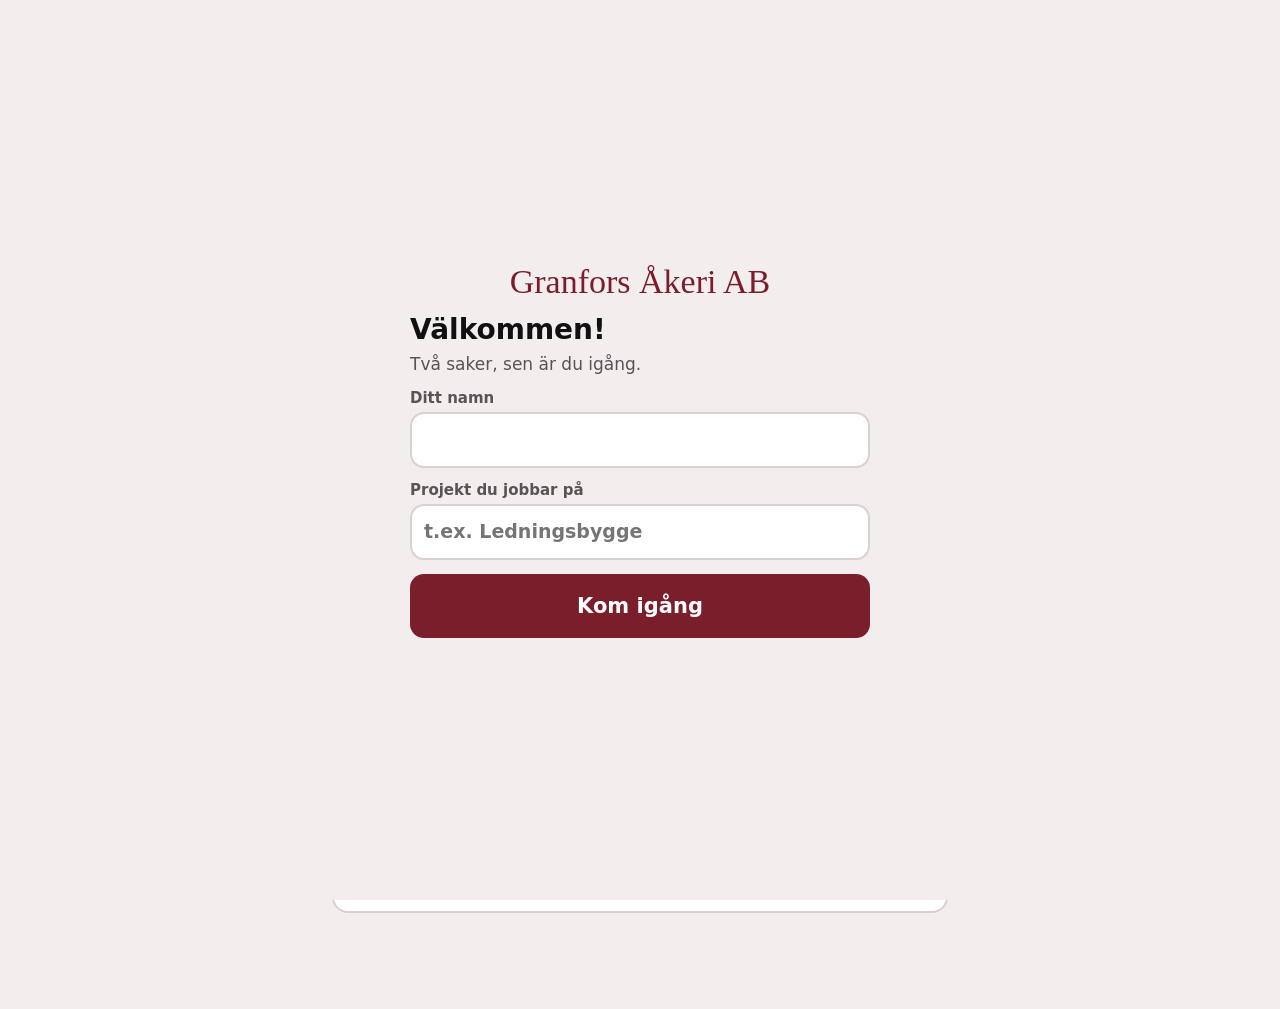
==== commit c4a2c49e: "v4: lokal PDF-generator, QR-bibliotek (MIT), lås/team-UI och stilar" ====
--- a/app/index.html
+++ b/app/index.html
@@ -14,7 +14,7 @@
 </head>
 <body>
 <div id="app">
-  <header class="top"><div class="logo" id="logo">Tidrapport</div><div class="sub" id="topSub"></div></header>
+  <header class="top"><div class="logo" id="logo">Tidrapport</div><div class="sub" id="topSub"></div><button class="prof" id="profBtn" aria-label="Konto (valfritt)">👤</button></header>
   <main>
     <section id="view-today" class="view active"></section>
     <section id="view-week" class="view"></section>
@@ -33,7 +33,11 @@
   <img id="lbImg" alt="">
   <div class="lbbar"><button id="lbDel" class="danger">Radera bild</button><button id="lbClose" class="primary">Stäng</button></div>
 </div>
+<div id="lock" class="hidden" role="dialog" aria-label="Lås"></div>
+<div id="scan" class="hidden" role="dialog" aria-label="Skanna QR"><video id="scanVideo" playsinline muted></video><p>Rikta kameran mot QR-koden</p><button class="primary" data-act="scanClose">Avbryt</button></div>
 <div id="print"></div>
+<script src="lib/qrcode.js"></script>
+<script src="pdf.js"></script>
 <script src="app.js"></script>
 </body>
 </html>
--- a/app/style.css
+++ b/app/style.css
@@ -107,7 +107,7 @@
 .setupbox{width:100%;max-width:460px}.setupbox p{color:var(--muted);margin:0 0 8px}
 /* vecka */
 .seg{display:flex;background:var(--in);border-radius:14px;padding:4px;gap:4px;border:2px solid var(--line)}
-.seg button{flex:1;min-width:0;min-height:52px;padding:0 4px;background:transparent;font-weight:700;font-size:16px}.seg button.on{background:var(--acc);color:#fff}
+.seg button{flex:1;min-width:0;min-height:56px;padding:0 4px;background:transparent;font-weight:700;font-size:16px}.seg button.on{background:var(--acc);color:#fff}
 .seg.small{max-width:260px;margin:0 auto}
 .bigtot{text-align:center;margin:4px 0 12px}.bigtot b{display:block;font-size:64px;line-height:1;color:var(--acct);font-weight:800}.bigtot span{font-weight:700;color:var(--muted)}.bigtot em{display:block;font-style:normal;margin-top:4px}
 table{width:100%;border-collapse:collapse;margin-top:8px;font-size:15px}
@@ -137,7 +137,7 @@
 .filebtn input{position:absolute;inset:0;opacity:0}
 @media print{
   @page{size:A4;margin:14mm}
-  #app,#lightbox,#sheet,#setup{display:none!important}
+  #app,#lightbox,#sheet,#setup,#lock,#scan{display:none!important}
   #print{display:block!important;color:#000;background:#fff;font:10pt/1.35 system-ui,"Segoe UI",Roboto,sans-serif}
   html,body{background:#fff}
   .rep h2,.rep h3{break-after:avoid}
@@ -162,3 +162,32 @@
 .rep-foot div{flex:1;border-top:1px solid #000;padding-top:4px}
 .rep-small{font-size:8pt;color:#777;margin-top:12px}
 .dtot .ot{color:var(--warn)}
+.week .wl{display:flex;justify-content:space-between;align-items:center;gap:10px;min-height:56px;padding:0 14px;font-weight:600}.week .wl b{font-size:19px;white-space:nowrap}.exbody{margin-top:10px}
+.statusbtn{display:flex;align-items:center;justify-content:center;gap:8px;width:100%;margin-top:10px;min-height:56px;font-size:18px;border:2px solid var(--line);background:var(--in)}
+.statusbtn span{font-size:22px}.statusbtn.st-begard{background:#f6d7a7;color:#5a3300;border-color:#e3b66d}.statusbtn.st-godkand{background:#c9ecd6;color:#0f4a26;border-color:#8fd0a8}.statusbtn.st-fakturerad{background:#e2d6f3;color:#3f2370;border-color:#bca5e0}
+.top{align-items:center}.prof{min-height:56px;min-width:56px;padding:0;background:rgba(255,255,255,.15);color:#fff;font-size:20px;border-radius:12px}
+.notice{background:var(--chip);border-left:4px solid var(--acc);padding:10px 12px;border-radius:10px;font-weight:600}
+input[type=email],input[type=password]{display:block;width:100%;font:inherit;font-size:19px;color:var(--fg);background:var(--in);border:2px solid var(--line);border-radius:14px;padding:12px;min-height:56px}
+button:disabled{opacity:.45;cursor:not-allowed}
+/* v4: lås, team, klocka, snabbtolk */
+#lock{position:fixed;inset:0;z-index:35;background:var(--bg);display:flex;align-items:center;justify-content:center;padding:16px;overflow:auto}
+.lockbox{width:100%;max-width:380px;text-align:center}.lockbox h2{font-size:24px;margin:8px 0}
+.dots{display:flex;justify-content:center;gap:18px;margin:14px 0 6px}.dots i{width:22px;height:22px;border-radius:50%;border:3px solid var(--acct)}.dots i.on{background:var(--acct)}
+.dots.shake{animation:shake .3s}@keyframes shake{25%{transform:translateX(-10px)}75%{transform:translateX(10px)}}
+.pinmsg{min-height:24px;color:var(--bad);font-weight:700;margin:4px 0}
+.pad{display:grid;grid-template-columns:repeat(3,1fr);gap:12px;margin:8px 0 14px}.pad button{min-height:76px;font-size:32px;font-weight:700;background:var(--card);border:2px solid var(--line);border-radius:18px}
+.pad .small-t{font-size:16px}
+.center-chips{justify-content:center}
+#scan{position:fixed;inset:0;z-index:36;background:#000;color:#fff;display:flex;flex-direction:column;align-items:center;justify-content:center;padding:16px;gap:12px}
+#scan video{width:100%;max-width:480px;border-radius:16px}
+.qrbox{display:flex;justify-content:center;margin:10px 0}.qrbox img{width:100%;max-width:320px;image-rendering:pixelated;border-radius:12px;border:2px solid var(--line);background:#fff}
+.big2{min-height:64px;font-size:19px}
+.timer{background:var(--card);border:3px solid var(--acc);border-radius:18px;padding:12px;margin-bottom:10px}
+.timer>div{display:flex;align-items:center;gap:10px}.timer i{font-style:normal;font-size:34px}.timer span{flex:1}.timer b{display:block;font-size:19px}.timer small{color:var(--muted)}
+.timer em{font-style:normal;font-size:38px;font-weight:800;color:var(--acct);font-variant-numeric:tabular-nums}
+.stop{display:block;width:100%;margin-top:10px;min-height:68px;font-size:22px;font-weight:800;background:var(--bad);color:#fff}
+.startbtn{display:block;width:100%;margin-top:10px;min-height:60px;font-size:19px;font-weight:800;background:transparent;border:2px solid var(--acc);color:var(--acct)}
+.quickin{display:flex;gap:8px;margin-top:12px}.quickin input{flex:1;min-width:0;font-size:17px}.quickin button{min-width:64px;background:var(--acc);color:#fff;font-weight:800}
+.personsel{margin:0 0 10px;font-weight:700}
+.quickstart{display:flex;flex-direction:column;align-items:center;justify-content:center;width:100%;min-height:76px;margin:10px 0 0;font-size:22px;font-weight:800;background:var(--acc);color:#fff;border-radius:18px}
+.quickstart small{font-size:14px;font-weight:600;opacity:.9}
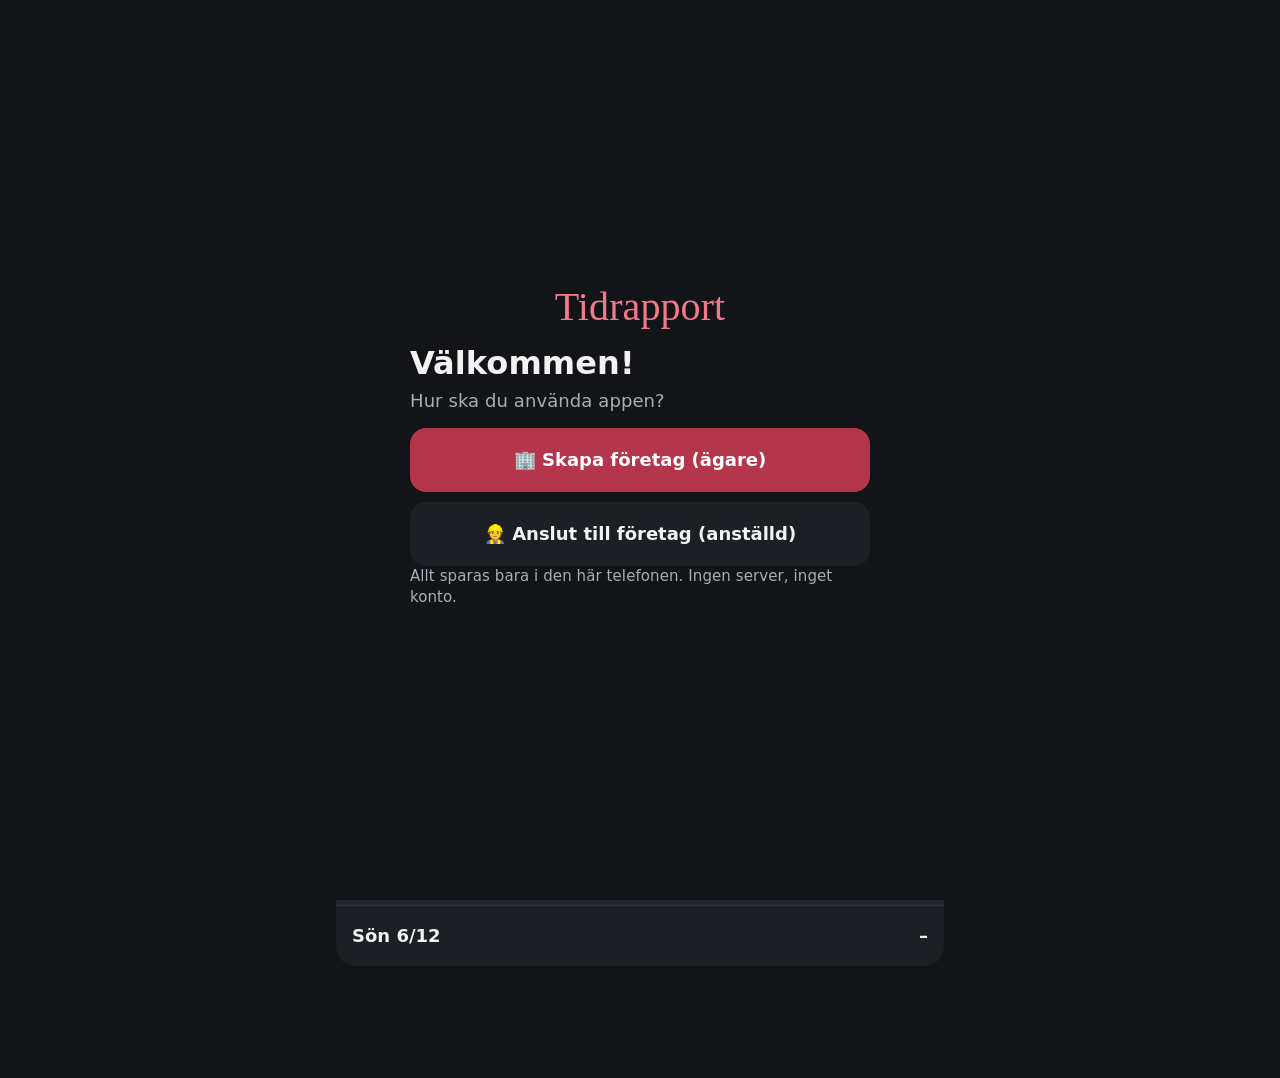
==== commit cab9107b: "v4.1.0: mörk, ren design – stil, manifest, index och testsida" ====
--- a/app/index.html
+++ b/app/index.html
@@ -3,8 +3,8 @@
 <head>
 <meta charset="utf-8">
 <meta name="viewport" content="width=device-width,initial-scale=1,viewport-fit=cover">
-<meta name="theme-color" content="#7B1E2B">
-<meta name="color-scheme" content="light dark">
+<meta name="theme-color" content="#121417">
+<meta name="color-scheme" content="dark">
 <meta name="description" content="Enkel tidrapport för maskin, åkeri och anläggning – fungerar offline.">
 <title>Tidrapport</title>
 <link rel="manifest" href="manifest.json">
--- a/app/style.css
+++ b/app/style.css
@@ -1,6 +1,6 @@
 @font-face{font-family:"Logo";src:url("fonts/Yellowtail-Regular.ttf") format("truetype");font-display:swap}
-:root{--acc:#7B1E2B;--acc2:#9c2a3a;--acct:#7B1E2B;--bg:#f2eeee;--card:#fff;--fg:#111;--muted:#5a5254;--line:#d9d0d2;--in:#fff;--chip:#efe5e6;--ok:#1f7a45;--warn:#a85a12;--bad:#b3261e}
-@media (prefers-color-scheme:dark){:root{--acc:#b23a4c;--acc2:#c9485b;--acct:#f09aa7;--bg:#0f0d0e;--card:#1d191a;--fg:#fff;--muted:#bdb3b5;--line:#3d3537;--in:#272223;--chip:#33292b;--ok:#7fd8a0;--warn:#f0b070;--bad:#f28b82}}
+:root{color-scheme:dark;--acc:#B3364A;--acc2:#C4465A;--acct:#F07A8C;--bg:#121417;--card:#1C1F24;--card2:#24282E;--fg:#F2F2F2;--muted:#A8AEB7;--line:#2E333A;--in:#181B20;--chip:#24282E;--ok:#6FDCA6;--warn:#F4B860;--bad:#FF8F8F;--go:#34C77B;--gofg:#06180E;--stop:#C62F33;--shadow:0 6px 18px rgba(0,0,0,.35)}
+:root[data-theme=light]{color-scheme:light;--acc:#7B1E2B;--acc2:#93283A;--acct:#7B1E2B;--bg:#F5F3F3;--card:#fff;--card2:#F1ECED;--fg:#15171A;--muted:#535960;--line:#E3DDDE;--in:#fff;--chip:#F3ECED;--ok:#1B6E3F;--warn:#94500F;--bad:#B3261E;--go:#13703F;--gofg:#fff;--stop:#B3261E;--shadow:0 4px 14px rgba(40,20,25,.08)}
 *{box-sizing:border-box}
 html,body{overflow-x:hidden;margin:0;background:var(--bg);color:var(--fg);font:17px/1.35 system-ui,-apple-system,"Segoe UI",Roboto,sans-serif;-webkit-tap-highlight-color:transparent}
 body.noscroll{overflow:hidden}
@@ -191,3 +191,160 @@
 .personsel{margin:0 0 10px;font-weight:700}
 .quickstart{display:flex;flex-direction:column;align-items:center;justify-content:center;width:100%;min-height:76px;margin:10px 0 0;font-size:22px;font-weight:800;background:var(--acc);color:#fff;border-radius:18px}
 .quickstart small{font-size:14px;font-weight:600;opacity:.9}
+
+/* ================= v4.1 – mörk, ren, lugn ================= */
+html,body{font-size:18px;line-height:1.45;letter-spacing:.005em}
+main{padding:6px 18px calc(110px + env(safe-area-inset-bottom))}
+.top{background:var(--bg);color:var(--fg);padding:calc(env(safe-area-inset-top) + 10px) 18px 4px;gap:12px}
+.top .logo{color:var(--acct);font-size:26px}
+.top .sub{color:var(--muted);opacity:1;font-size:15px}
+.prof{background:var(--card)!important;color:var(--fg)!important;border:1px solid var(--line)!important;border-radius:50%!important;font-size:20px}
+h1{font-size:30px}h2{font-size:21px;margin-bottom:12px}
+label,.lbl{font-size:15px;color:var(--muted);font-weight:600}
+input[type=text],input[type=number],input[type=date],input[type=search],input[type=email],input[type=password],select,textarea{background:var(--in);border:1.5px solid var(--line);border-radius:14px;color:var(--fg)}
+input::placeholder,textarea::placeholder{color:#8A9099}
+:root[data-theme=light] input::placeholder{color:#6B7077}
+input:focus,select:focus,textarea:focus{border-color:var(--acct)}
+button{background:var(--card2);color:var(--fg)}
+.primary{background:var(--acc);border-radius:16px;font-size:20px;font-weight:700;box-shadow:none}
+.secondary{border:1.5px solid var(--line);background:var(--card);color:var(--fg);font-weight:600;border-radius:16px}
+.ghost{color:var(--muted)}
+.link{color:var(--acct)}
+.mini{border:1.5px solid var(--line)}
+.small{font-size:14px}
+.muted{color:var(--muted)}
+/* datum */
+.dhead{margin:6px 0 18px}
+.nb{min-width:56px;min-height:56px;font-size:28px;background:transparent;border:0;color:var(--muted);border-radius:50%}
+.dl b{font-size:30px;font-weight:800}
+.dl span{font-size:16px;color:var(--muted)}
+/* huvudåtgärd */
+.quickstart{min-height:96px;margin:0 0 14px;border-radius:22px;background:var(--go);color:var(--gofg);font-size:25px;font-weight:800;box-shadow:var(--shadow);gap:2px}
+.quickstart small{font-size:15px;font-weight:600;opacity:.85}
+.timer{background:var(--card);border:0;border-radius:22px;padding:18px;margin:0 0 14px;box-shadow:var(--shadow)}
+.timer b{font-size:19px}.timer small{color:var(--muted);font-size:15px}
+.timer em{color:var(--fg);font-size:42px}
+.stop{background:var(--stop);color:#fff;min-height:76px;border-radius:18px;margin-top:16px;font-size:23px}
+.same{background:var(--card);color:var(--fg);border:1.5px solid var(--line);box-shadow:none;min-height:72px;border-radius:18px;margin:0 0 14px;padding:10px 16px}
+.same b{font-size:20px;font-weight:700}.same span{color:var(--muted);opacity:1;font-size:15px}
+.same:active{background:var(--card2)}
+/* dagkort */
+.daycard{background:var(--card);border:0;border-radius:22px;padding:14px 16px;margin:0 0 14px;box-shadow:var(--shadow)}
+.dtot{padding:2px 2px 8px}.dtot b{font-size:38px;color:var(--fg);font-weight:800}.dtot span{color:var(--ok);font-size:15px}
+.rowbtn{border-top:1px solid var(--line);min-height:64px;padding:10px 2px;background:transparent}
+.rowbtn b{font-size:18px;font-weight:700}.rowbtn small{color:var(--muted);font-size:15px}
+.rowbtn em{color:var(--fg);font-size:22px}
+.sect{font-size:14px;color:var(--muted);margin:22px 4px 10px;letter-spacing:.06em}
+/* maskinkort */
+.cats{gap:12px}
+.cat{background:var(--card);border:1px solid var(--line);border-radius:20px;min-height:108px;font-size:16px;font-weight:700;gap:8px;box-shadow:none}
+.cat i{font-size:38px}
+.cat:active{background:var(--card2);color:var(--fg);border-color:var(--acct)}
+/* snabbfält och sekundära verktyg */
+.quickin{margin-top:18px;gap:10px}
+.quickin input{background:var(--card);border-color:transparent;min-height:56px;font-size:17px}
+.quickin button{background:var(--card2);color:var(--fg);min-width:64px;font-weight:700}
+.tools{gap:10px;margin-top:12px}
+.tool{background:transparent;border:1px solid var(--line);border-radius:16px;min-height:56px;font-size:19px;color:var(--fg)}
+.tool span{font-size:15px;font-weight:600;color:var(--fg)}
+/* veckoremsa på Idag */
+.wstrip{display:grid;grid-template-columns:repeat(7,1fr);gap:6px}
+.wstrip button{min-height:64px;padding:4px 0;background:var(--card);border-radius:14px;display:flex;flex-direction:column;align-items:center;justify-content:center;gap:2px;font-size:13px;color:var(--muted);font-weight:600}
+.wstrip button b{font-size:16px;color:var(--fg)}
+.wstrip button.on{outline:2px solid var(--acct);outline-offset:-2px;color:var(--fg)}
+.wstrip button b.ot{color:var(--warn)}
+/* vecka/listor/kort */
+.week{background:var(--card);border:0;border-radius:20px;box-shadow:var(--shadow)}
+.week button{min-height:60px;padding:0 16px}.week button small{color:var(--muted)}
+.week button.on{background:var(--card2)}
+.card{background:var(--card);border:0;border-radius:20px;padding:18px;margin-bottom:14px;box-shadow:var(--shadow)}
+.bigtot b{color:var(--fg);font-size:68px}.bigtot span{color:var(--muted)}
+.seg{background:var(--card);border:0;border-radius:16px;padding:4px}
+.seg button{background:transparent;color:var(--muted)}.seg button.on{background:var(--card2);color:var(--fg);box-shadow:inset 0 -3px 0 var(--acct)}
+:root[data-theme=light] .seg button.on{background:var(--acc);color:#fff;box-shadow:none}
+th{color:var(--muted)}
+/* bottenark */
+#sheetBg{background:rgba(0,0,0,.6)}
+#sheetBody{background:var(--bg)!important;border-top:1px solid var(--line)}
+.chip{background:var(--card);border:1.5px solid var(--line);color:var(--fg);font-weight:600}
+.chip.sel{background:var(--acc);border-color:var(--acc);color:#fff}
+.chip.more{background:transparent}
+.quick button{border:1.5px solid var(--line);background:var(--card)}
+.quick button.sel{background:var(--acc);border-color:var(--acc);color:#fff}
+.pm{background:var(--card2);color:var(--fg);border:1.5px solid var(--line)}
+.x{background:var(--card2);border-radius:50%}
+details{border-top:1px solid var(--line)}
+summary{color:var(--acct)}
+.photobtns label{border:1.5px dashed var(--line);background:var(--card)}
+.statusbtn{border:1.5px solid var(--line);background:var(--card)}
+.statusbtn.st-begard{background:#3A2E16;color:#F7CF86;border-color:#5A4720}
+.statusbtn.st-godkand{background:#123326;color:#86E5B6;border-color:#1F5440}
+.statusbtn.st-fakturerad{background:#2A2340;color:#CDBBF7;border-color:#41376A}
+:root[data-theme=light] .statusbtn.st-begard{background:#f6d7a7;color:#5a3300;border-color:#e3b66d}
+:root[data-theme=light] .statusbtn.st-godkand{background:#c9ecd6;color:#0f4a26;border-color:#8fd0a8}
+:root[data-theme=light] .statusbtn.st-fakturerad{background:#e2d6f3;color:#3f2370;border-color:#bca5e0}
+.notice{background:var(--card2);border-left:4px solid var(--acct)}
+/* flikar */
+.tabs{background:var(--bg);border-top:1px solid var(--line)}
+.tabs button{color:var(--muted);font-weight:600}.tabs button.on{color:var(--acct)}
+#toast{background:#F2F2F2;color:#121417}
+:root[data-theme=light] #toast{background:#15171A;color:#fff}
+/* start- och låsskärm */
+#setup,#lock{background:var(--bg)}
+.setupbox h1{font-size:30px;margin:14px 0 6px}.setupbox p{color:var(--muted)}
+.logo.big{color:var(--acct);font-size:40px}
+.lockbox h2{font-size:24px;font-weight:700}
+.dots{gap:20px;margin:22px 0 8px}.dots i{border:2px solid var(--muted);width:18px;height:18px}.dots i.on{background:var(--fg);border-color:var(--fg)}
+.pad{gap:14px;margin:16px 0 20px}
+.pad button{background:var(--card);border:0;border-radius:50%;aspect-ratio:1;min-height:76px;max-width:86px;justify-self:center;width:100%;font-size:30px;font-weight:600}
+.pad .small-t{font-size:15px;color:var(--muted)}
+.qrbox img{border:0;border-radius:16px}
+.catedit{border:1px solid var(--line)}
+/* ===== v4.1 – mindre brus: 8px-rutnät, 3 textstorlekar (15/18/32), få ramar ===== */
+:root{--s1:8px;--s2:16px;--s3:24px;--fs-s:15px;--fs-m:18px;--fs-l:32px}
+html,body{font-size:var(--fs-m)}
+main{padding:var(--s1) var(--s2) calc(112px + env(safe-area-inset-bottom))}
+.small,small,.sect,label,.lbl,.muted.small,th,.tabs button,.dl span,.rowbtn small,.same span,.quickstart small,.timer small,.week button small,.sub,.top .sub{font-size:var(--fs-s)!important}
+.dl b,.dtot b,.timer em,.bigtot b,h1,.setupbox h1,.lockbox h2{font-size:var(--fs-l)!important;line-height:1.15}
+h2,.sh-head b,.rowbtn b,.rowbtn em,.cat,.tool,.same b,.quickstart,.stop,.primary,.secondary,.chip,.week button b,.pad button,input,select,textarea,button{font-size:var(--fs-m)}
+.quickstart,.stop{font-weight:700}
+.sect{text-transform:none;letter-spacing:0;font-weight:600;margin:var(--s3) 0 var(--s1)}
+.dhead{margin:0 0 var(--s2)}
+.quickstart,.timer,.daycard,.same{margin:0 0 var(--s2)}
+.quickstart{min-height:88px}
+.timer i,.rowbtn i,.cat i,.tabs button span{display:none}
+.timer{padding:var(--s2)}
+.stop{margin-top:var(--s2);min-height:72px}
+.same{min-height:64px;border:0;background:var(--card)}
+.daycard{padding:var(--s1) var(--s2);box-shadow:none}
+.rowbtn{gap:var(--s2);padding:var(--s1) 0}
+.cats{gap:var(--s1)}
+.cat{border:0;min-height:72px;border-radius:16px;font-weight:600}
+.tools{display:flex;gap:var(--s1);margin-top:var(--s2)}
+.tool{flex:1;border:0;background:transparent;color:var(--acct);font-weight:600;min-height:56px}
+.tool:active{background:var(--card)}
+.qmore{border-top:0;margin-top:var(--s1);padding-top:0}
+.qmore summary{color:var(--muted);font-weight:600;justify-content:center}
+.qmore summary::before{content:none}
+.quickin{margin-top:var(--s1)}
+.weekline{display:flex;justify-content:space-between;align-items:center;width:100%;margin-top:var(--s1);background:transparent;color:var(--muted);padding:0 var(--s1)}
+.weekline b{color:var(--fg);font-weight:600}
+.tabs button{gap:0;min-height:64px}
+.card,.week{box-shadow:none}
+.secondary{border:0;background:var(--card)}
+.chip{border:0;background:var(--card2)}
+.quick button{border:0;background:var(--card2)}
+.photobtns label{border:0;background:var(--card2)}
+.statusbtn{border:0}
+.x{background:transparent}
+.pm{border:0}
+details{border-top:1px solid var(--line)}
+:root[data-theme=light] .cat,:root[data-theme=light] .same,:root[data-theme=light] .daycard,:root[data-theme=light] .card{box-shadow:var(--shadow)}
+.pad button{font-size:var(--fs-l)!important;font-weight:500}.pad .small-t{font-size:var(--fs-s)!important}
+.quick button{font-size:var(--fs-m)!important;font-weight:700}
+.bighours b{font-size:48px}.bighours span{font-size:var(--fs-s)}
+.pm{font-size:var(--fs-l)}
+.sh-head i{display:none}.sh-head b{font-size:var(--fs-m)!important}
+.startbtn{border:0;background:var(--card);color:var(--fg);font-size:var(--fs-m);font-weight:600}
+summary{font-size:var(--fs-m)}
+.quickstart small{opacity:1}
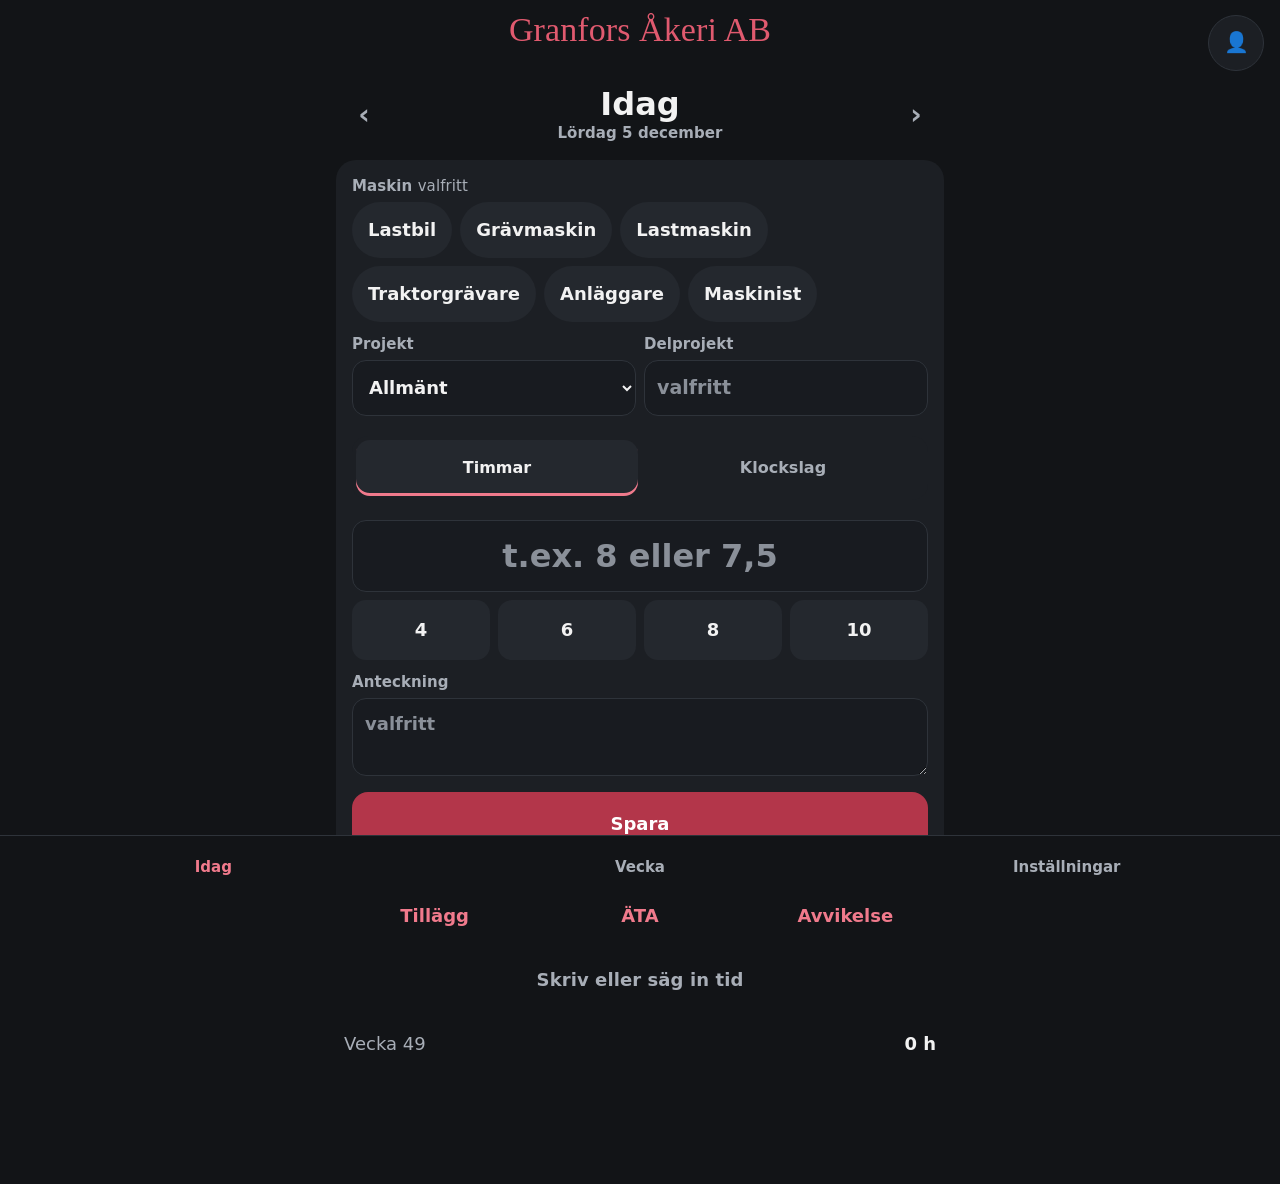
==== commit 87a984b2: "v4.3.1: Granfors Åkeri AB-loggan tillbaka, centrerad överst (app, låsskärm, test.html)" ====
--- a/app/index.html
+++ b/app/index.html
@@ -14,7 +14,7 @@
 </head>
 <body>
 <div id="app">
-  <header class="top"><div class="logo" id="logo">Tidrapport</div><div class="sub" id="topSub"></div><button class="prof" id="profBtn" aria-label="Konto (valfritt)">👤</button></header>
+  <header class="top"><div class="logo" id="logo">Granfors Åkeri AB</div><div class="sub" id="topSub"></div><button class="prof" id="profBtn" aria-label="Konto (valfritt)">👤</button></header>
   <main>
     <section id="view-today" class="view active"></section>
     <section id="view-week" class="view"></section>
--- a/app/style.css
+++ b/app/style.css
@@ -348,3 +348,34 @@
 .startbtn{border:0;background:var(--card);color:var(--fg);font-size:var(--fs-m);font-weight:600}
 summary{font-size:var(--fs-m)}
 .quickstart small{opacity:1}
+/* ===== v4.3 – registreringsformulär ===== */
+.entry{background:var(--card);border-radius:20px;padding:var(--s2);margin:0 0 var(--s2)}
+.entry .same{background:var(--card2);margin:0 0 var(--s1)}
+.entry .lbl:first-of-type{margin-top:0}
+.entry .opt{font-weight:400;color:var(--muted)}
+.mchips{margin-top:0}
+.mchips .chip{min-height:56px;padding:0 var(--s2)}
+.fmseg{margin-top:var(--s2)}
+.grid3{display:grid;grid-template-columns:1fr 1fr 0.8fr;gap:var(--s1)}
+.grid3 input{padding:12px 8px;min-width:0}
+.calc{margin:var(--s1) 0 0;font-weight:700;font-size:var(--fs-m)!important;color:var(--fg)}
+.entry .quick{margin:var(--s1) 0 0}
+.entry textarea{min-height:56px}
+.entry .primary{margin-top:var(--s2);min-height:64px}
+#fmHours{font-size:var(--fs-l);font-weight:700;text-align:center}
+.entry input[type=time]{min-width:0;font-size:var(--fs-m);padding:12px 8px;text-align:center}
+.brkrow{display:flex;align-items:center;gap:var(--s2);margin-top:var(--s1)}
+.brkrow label{flex:1;margin:0}.brkrow input{width:104px;flex:none;text-align:center}
+.entry label.sr{font-size:0!important;margin:var(--s2) 0 0}
+input[type=time]{display:block;width:100%;font:inherit;color:var(--fg);background:var(--in);border:1.5px solid var(--line);border-radius:14px;min-height:56px;color-scheme:dark}
+:root[data-theme=light] input[type=time]{color-scheme:light}
+input[type=time]:focus{outline:none;border-color:var(--acct)}
+/* ===== v4.3.1 – Granfors-loggan centrerad överst ===== */
+:root{--logo:#E05A6F}:root[data-theme=light]{--logo:#7B1E2B}
+.top{display:grid;grid-template-columns:56px 1fr 56px;grid-template-rows:auto auto;align-items:center;column-gap:var(--s1);row-gap:0;padding:calc(env(safe-area-inset-top) + var(--s1)) var(--s2) 0}
+.top::before{content:"";grid-column:1;grid-row:1/3}
+.top .logo{grid-column:2;grid-row:1;text-align:center;color:var(--logo);font-size:34px!important;line-height:1.2;flex:none;padding-top:2px}
+.top .sub{grid-column:2;grid-row:2;text-align:center;min-height:0}
+.top .sub:empty{display:none}
+.top .prof{grid-column:3;grid-row:1/3;justify-self:end}
+.logo.big{color:var(--logo);font-size:44px!important;text-align:center}
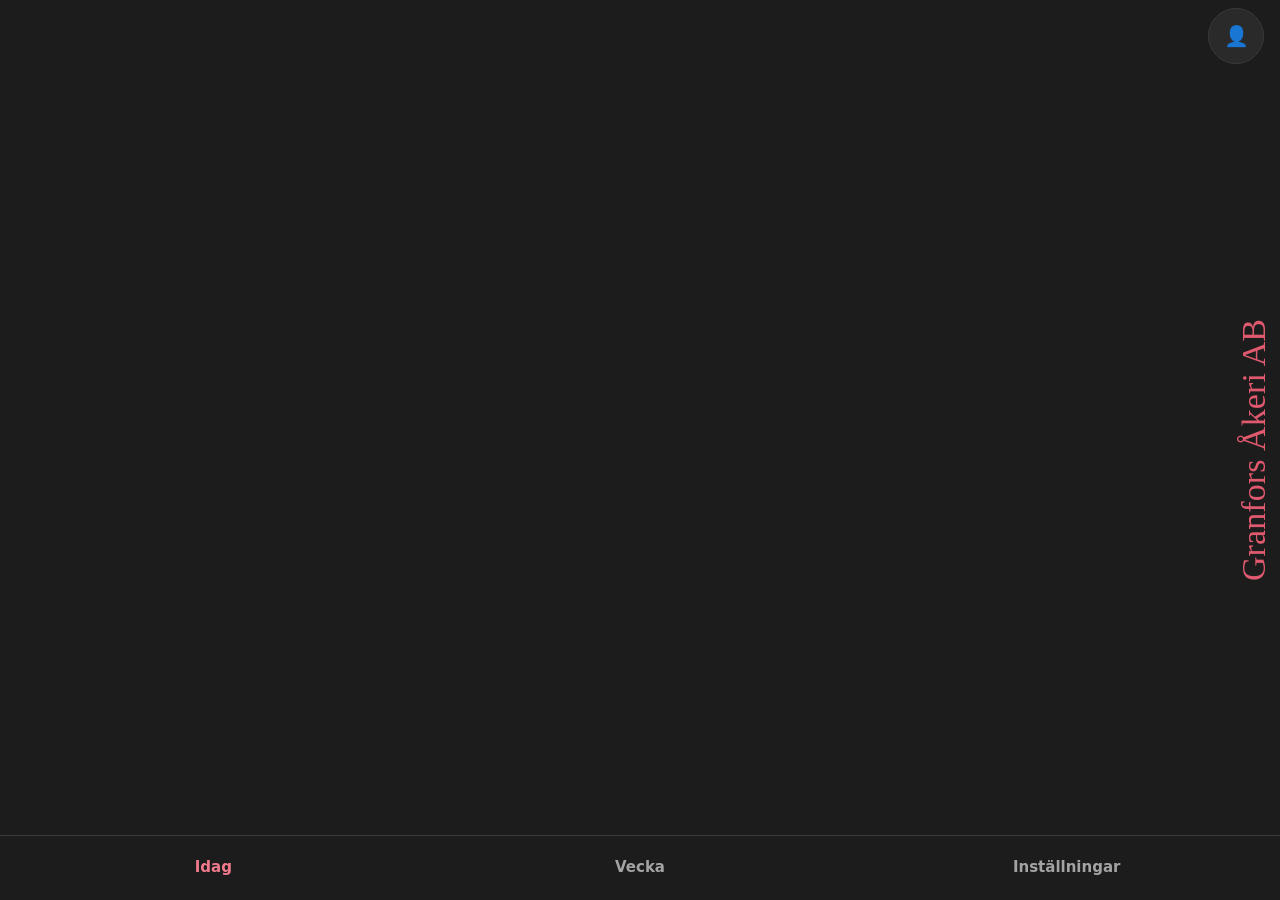
==== commit 93f83cf7: "v4.4.0: sidologga i index, ingen logga i headern" ====
--- a/app/index.html
+++ b/app/index.html
@@ -3,7 +3,7 @@
 <head>
 <meta charset="utf-8">
 <meta name="viewport" content="width=device-width,initial-scale=1,viewport-fit=cover">
-<meta name="theme-color" content="#121417">
+<meta name="theme-color" content="#1C1C1C">
 <meta name="color-scheme" content="dark">
 <meta name="description" content="Enkel tidrapport för maskin, åkeri och anläggning – fungerar offline.">
 <title>Tidrapport</title>
@@ -13,8 +13,9 @@
 <link rel="stylesheet" href="style.css">
 </head>
 <body>
+<div class="sidebrand" id="sideBrand" aria-hidden="true"><span id="sideBrandText">Granfors Åkeri AB</span></div>
 <div id="app">
-  <header class="top"><div class="logo" id="logo">Granfors Åkeri AB</div><div class="sub" id="topSub"></div><button class="prof" id="profBtn" aria-label="Konto (valfritt)">👤</button></header>
+  <header class="top"><div class="sub" id="topSub"></div><button class="prof" id="profBtn" aria-label="Konto (valfritt)">👤</button></header>
   <main>
     <section id="view-today" class="view active"></section>
     <section id="view-week" class="view"></section>
--- a/app/style.css
+++ b/app/style.css
@@ -379,3 +379,23 @@
 .top .sub:empty{display:none}
 .top .prof{grid-column:3;grid-row:1/3;justify-self:end}
 .logo.big{color:var(--logo);font-size:44px!important;text-align:center}
+/* ===== v4.3.2 – hela loggan synlig, fortfarande centrerad ===== */
+.top .logo{grid-column:1/-1;overflow:visible;text-overflow:unset;white-space:nowrap;z-index:0;font-size:clamp(25px,7.6vw,34px)!important}
+.top .prof{position:relative;z-index:1}
+/* ===== v4.4.0 – mörk mörkgrå bakgrund + stående logga till höger ===== */
+:root{--bg:#1C1C1C;--card:#2A2A2A;--card2:#333;--in:#242424;--line:#3A3A3A;--chip:#333;--muted:#A3A3A3;--logo:#E05A6F;--side:52px;--shadow:0 6px 18px rgba(0,0,0,.4)}
+:root[data-theme=light]{--logo:#7B1E2B}
+input::placeholder,textarea::placeholder{color:#8A8A8A}
+.top{display:flex;align-items:center;justify-content:flex-end;gap:var(--s1);padding:calc(env(safe-area-inset-top) + var(--s1)) var(--s2) 0;min-height:calc(env(safe-area-inset-top) + 52px);background:var(--bg)}
+.top::before{content:none}
+.top .logo{display:none}
+.top .sub{margin-right:auto;text-align:left;grid-column:auto;grid-row:auto}
+.top .sub:empty{display:none}
+.top .prof{grid-column:auto;grid-row:auto;justify-self:end;position:relative;z-index:1}
+.sidebrand{position:fixed;top:0;right:0;bottom:0;width:calc(var(--side) + env(safe-area-inset-right,0px));z-index:36;pointer-events:none;display:flex;align-items:center;justify-content:center;overflow:visible}
+.sidebrand span{font-family:"Logo",cursive;font-weight:400;font-size:clamp(24px,4.8vh,34px);line-height:1;color:var(--logo);white-space:nowrap;width:max-content;flex:0 0 auto;transform:rotate(-90deg)}
+main{padding-right:calc(var(--side) + env(safe-area-inset-right,0px))}
+#lock,#setup{padding-right:calc(var(--side) + 16px + env(safe-area-inset-right,0px))}
+#sheetBody{padding-right:calc(14px + var(--side) + env(safe-area-inset-right,0px))}
+#scan{padding-right:calc(var(--side) + env(safe-area-inset-right,0px))}
+@media print{.sidebrand{display:none!important}}
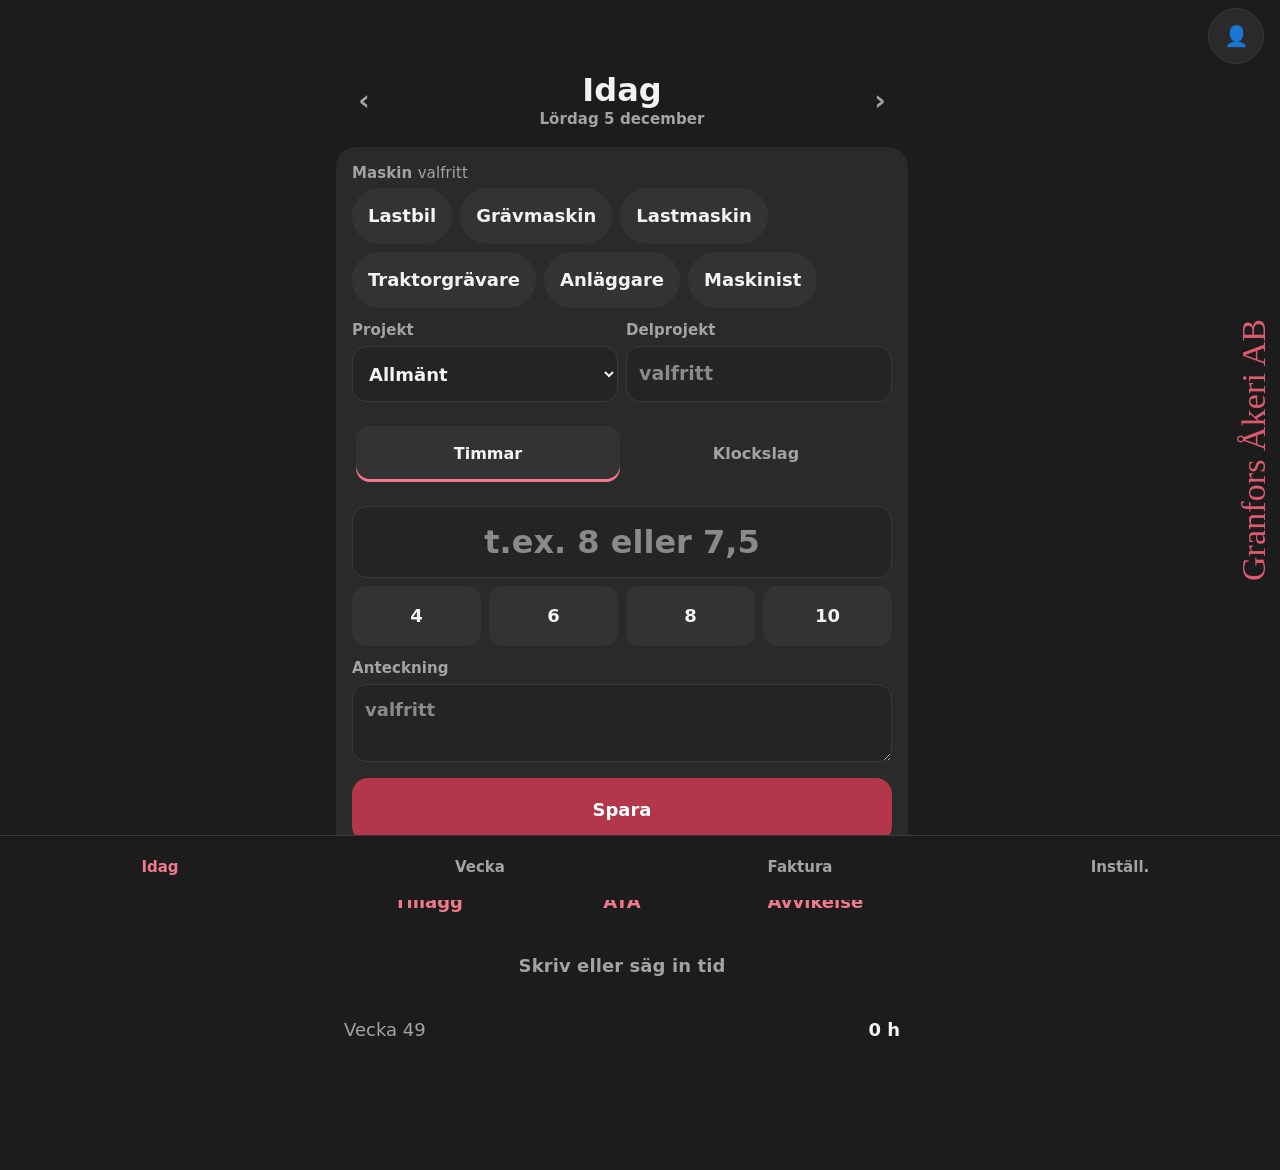
==== commit e84f7fd5: "v4.5.0: ny service worker-cache och faktura-flik" ====
--- a/app/index.html
+++ b/app/index.html
@@ -19,12 +19,14 @@
   <main>
     <section id="view-today" class="view active"></section>
     <section id="view-week" class="view"></section>
+    <section id="view-inv" class="view"></section>
     <section id="view-set" class="view"></section>
   </main>
   <nav class="tabs" id="tabs">
     <button data-v="today" class="on"><span>●</span>Idag</button>
     <button data-v="week"><span>▦</span>Vecka</button>
-    <button data-v="set"><span>⚙</span>Inställningar</button>
+    <button data-v="inv"><span>▣</span>Faktura</button>
+    <button data-v="set"><span>⚙</span>Inställ.</button>
   </nav>
   <div id="toast" role="status" aria-live="polite"></div>
 </div>
@@ -39,6 +41,8 @@
 <div id="print"></div>
 <script src="lib/qrcode.js"></script>
 <script src="pdf.js"></script>
+<script src="fonts-data.js"></script>
+<script src="invoice.js"></script>
 <script src="app.js"></script>
 </body>
 </html>
--- a/app/style.css
+++ b/app/style.css
@@ -399,3 +399,33 @@
 #sheetBody{padding-right:calc(14px + var(--side) + env(safe-area-inset-right,0px))}
 #scan{padding-right:calc(var(--side) + env(safe-area-inset-right,0px))}
 @media print{.sidebrand{display:none!important}}
+/* ===== v4.4.1 – stora, läsbara tillägg/redskap under vald maskin ===== */
+.addon-grid{display:grid;grid-template-columns:repeat(2,minmax(0,1fr));gap:8px;margin:8px 0 0;width:100%}
+.addon-grid .addonbtn{display:flex;align-items:center;justify-content:center;width:100%;min-height:64px;margin:0;padding:8px 6px;box-sizing:border-box;background:var(--card2);border:2px solid #7A7A7A;border-radius:14px;color:var(--fg);font-size:17px!important;font-weight:700;line-height:1.25;text-align:center}
+.addon-grid .addonbtn span{display:block;max-width:100%;text-align:center;white-space:normal;overflow-wrap:normal;word-break:normal}
+.addon-grid .addonbtn.sel{background:var(--acc);border-color:var(--acct);color:#fff}
+.addon-grid .addonbtn:active{background:var(--card)}
+:root[data-theme=light] .addon-grid .addonbtn{border-color:#8A7074;background:var(--card2)}
+:root[data-theme=light] .addon-grid .addonbtn.sel{background:var(--acc);border-color:var(--acc);color:#fff}
+
+/* v4.5.0 faktura */
+.tabs button{font-size:12px;padding:4px 1px}
+.inv-head{display:flex;align-items:baseline;justify-content:space-between;gap:12px;margin:4px 0 2px}
+.inv-head h1{font-size:28px;margin:0;letter-spacing:-.03em}
+.inv-head .no{color:var(--muted);font-weight:600;font-size:15px;white-space:nowrap;flex:none}
+.inv-period{color:var(--muted);margin:0 0 12px;font-size:15px;line-height:1.35}
+.inv-chips{display:flex;flex-wrap:wrap;gap:8px;margin:8px 0 0}
+.inv-chips button{min-height:48px;padding:8px 12px;border-radius:12px;font-size:15px;font-weight:700;border:2px solid #7A7A7A;background:var(--card2);color:var(--fg);width:auto}
+.inv-chips button.sel{background:var(--acc);border-color:var(--acct);color:#fff}
+.inv-chips button.has{box-shadow:inset 0 -3px 0 var(--acct)}
+.inv-warn{background:#3A1C20;border:2px solid #E05A6F;color:#fff;border-radius:14px;padding:14px 16px;margin:10px 0;font-size:16px;font-weight:600;line-height:1.35}
+.inv-warn span{display:block;font-weight:500;color:#F0C4C9;font-size:14px;margin-top:4px}
+.inv-lines{width:100%;border-collapse:collapse;font-size:15px}
+.inv-lines th{text-align:left;font-size:12px;color:var(--muted);font-weight:700;padding:8px 4px;border-bottom:1px solid var(--line)}
+.inv-lines td{padding:8px 4px;border-bottom:1px solid var(--line);vertical-align:top}
+.inv-lines td.n,.inv-lines th.n{text-align:right;font-variant-numeric:tabular-nums;white-space:nowrap}
+.inv-lines .miss{color:#E05A6F;font-weight:700}
+.inv-lines .sec td{color:var(--acct);font-weight:800;border-bottom:0;padding-top:14px}
+.inv-prev{background:#fff;border-radius:10px;overflow:hidden;margin:12px 0;box-shadow:var(--shadow)}
+.inv-prev canvas,.inv-prev img{width:100%;height:auto;display:block;background:#fff}
+.custed .grid2{margin-top:8px}
